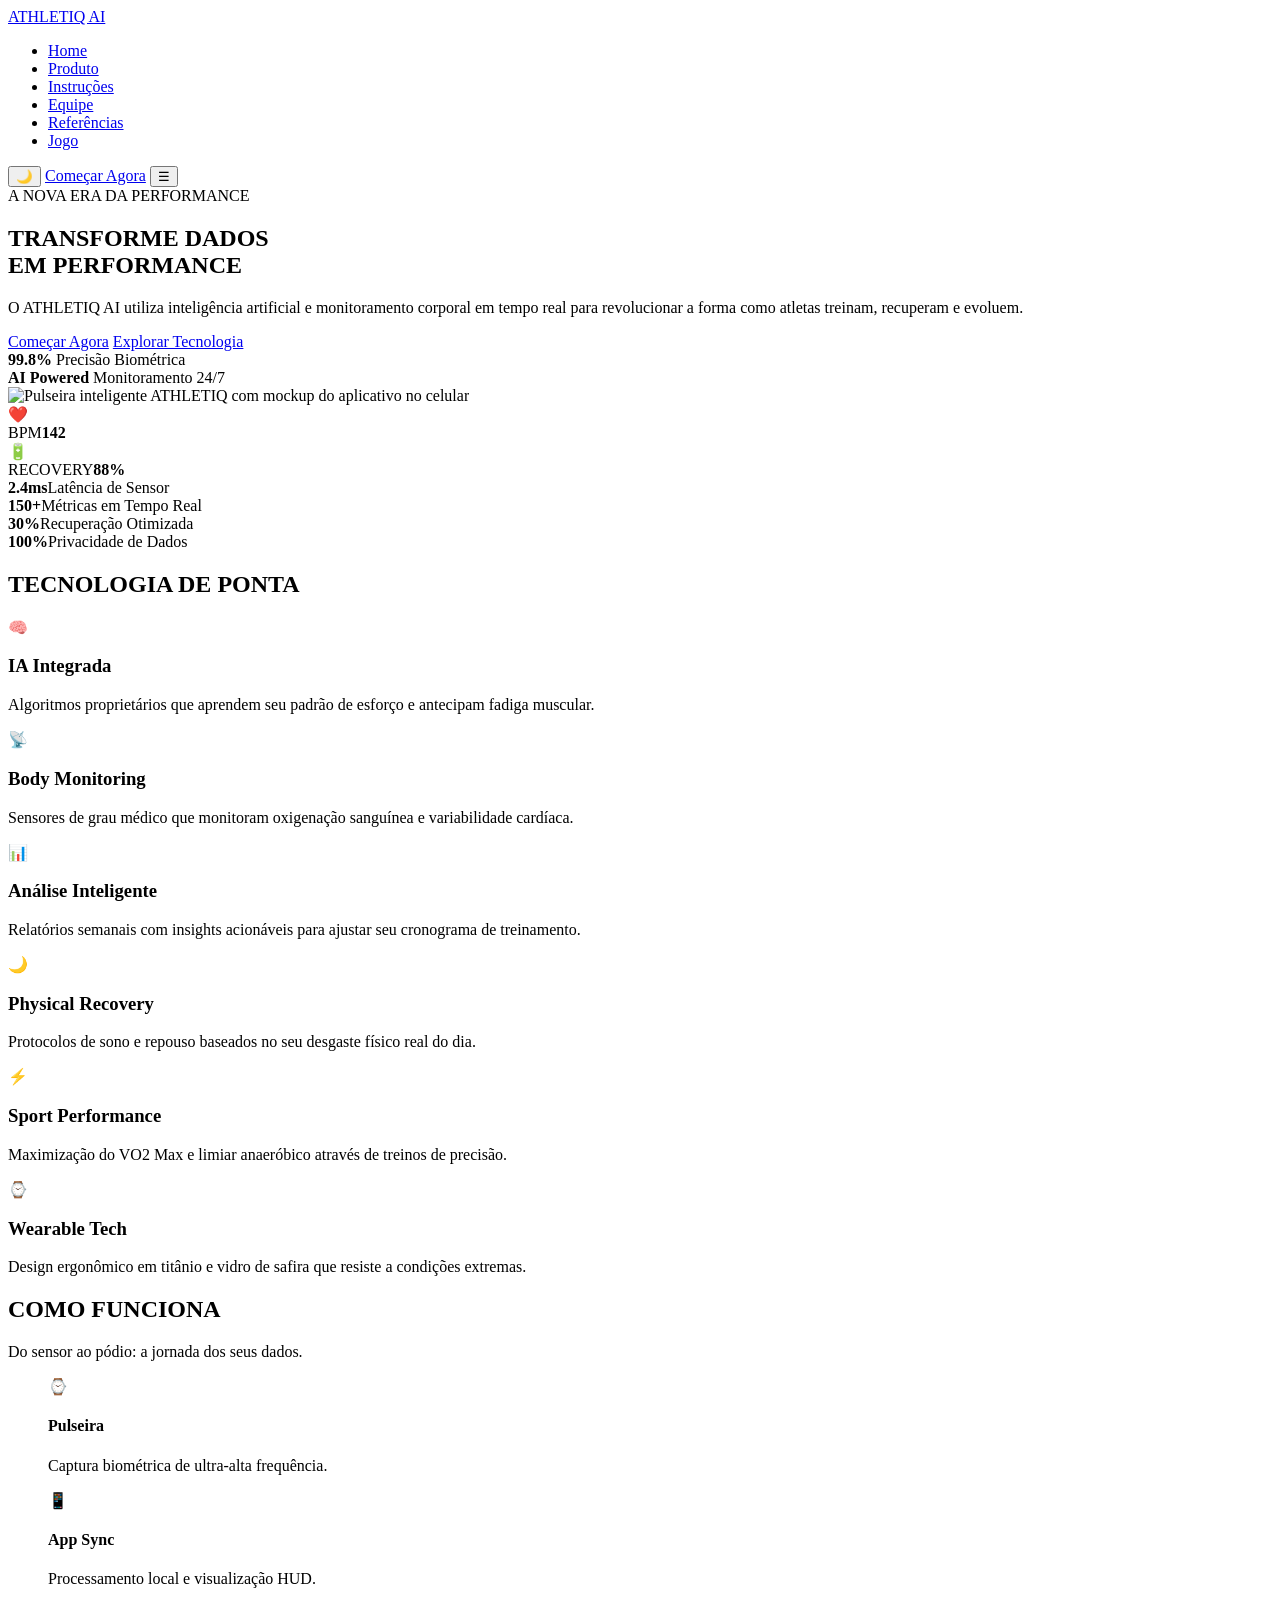
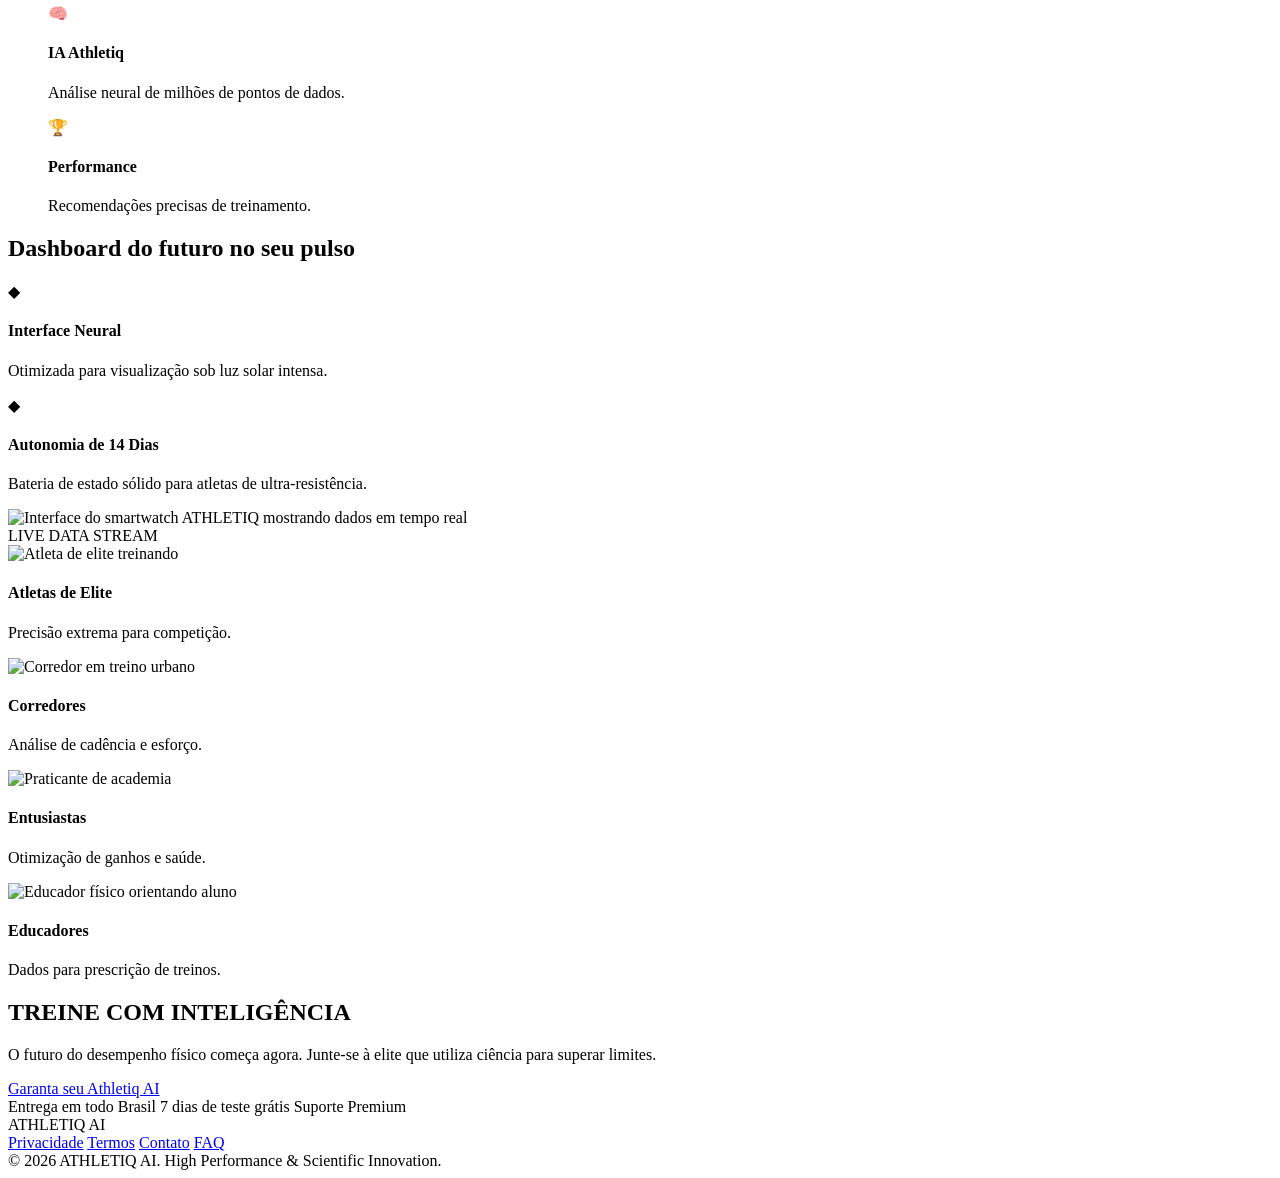
==== index.html @ 0cfad708 "início e finalização da página home" ====
<!DOCTYPE html>
<html lang="pt-BR" data-theme="light">

<head>
    <meta charset="UTF-8">
    <meta name="viewport" content="width=device-width, initial-scale=1.0">
    <title>ATHLETIQ AI — Transforme dados em performance</title>
    <link rel="stylesheet" href="./src/css/style.css">
</head>

<body>

    <header class="site-header">
        <nav class="nav" aria-label="Navegação principal">
            <a href="index.html" class="nav-brand">ATHLETIQ AI</a>
            <ul class="nav-links">
                <li><a href="index.html" class="active">Home</a></li>
                <li><a href="./src/pages/produto.html">Produto</a></li>
                <li><a href="./src/pages/instrucoes.html">Instruções</a></li>
                <li><a href="./src/pages/equipe.html">Equipe</a></li>
                <li><a href="./src/pages/referencias.html">Referências</a></li>
                <li><a href="./src/pages/jogo.html">Jogo</a></li>
            </ul>
            <div class="nav-right">
                <button class="theme-toggle" aria-label="Alternar tema">🌙</button>
                <a href="./src/pages/login.html" id="auth-nav-btn" class="btn btn-primary">Começar Agora</a>
                <button class="nav-mobile-toggle" aria-label="Abrir menu" aria-expanded="false">☰</button>
            </div>
        </nav>
    </header>

    <main>

        <!-- Hero -->
        <section class="hero">
            <div class="hero-grid">
                <div class="hero-copy">
                    <span class="eyebrow-pill"><span class="eyebrow-dot"></span>A NOVA ERA DA PERFORMANCE</span>
                    <h1>TRANSFORME DADOS<br>EM <span>PERFORMANCE</span></h1>
                    <p class="lead">O ATHLETIQ AI utiliza inteligência artificial e monitoramento corporal em tempo real
                        para revolucionar a forma como atletas treinam, recuperam e evoluem.</p>
                    <div class="hero-actions">
                        <a href="./src/pages/login.html" id="hero-comecar-btn" class="btn btn-primary">Começar Agora</a>
                        <a href="./src/pages/produto.html" class="btn btn-outline">Explorar Tecnologia</a>
                    </div>
                    <div class="hero-stats">
                        <div class="hero-stat">
                            <b>99.8%</b>
                            <span>Precisão Biométrica</span>
                        </div>
                        <div class="hero-divider"></div>
                        <div class="hero-stat green">
                            <b>AI Powered</b>
                            <span>Monitoramento 24/7</span>
                        </div>
                    </div>
                </div>
                <div class="hero-visual">
                    <div class="hero-visual-glow"></div>
                    <img src="https://www.figma.com/api/mcp/asset/503a7c88-529d-47de-809d-3ebd7d6bee96.png"
                        alt="Pulseira inteligente ATHLETIQ com mockup do aplicativo no celular">
                    <div class="hud-card hud-top">
                        <span>❤️</span>
                        <div><span>BPM</span><b>142</b></div>
                    </div>
                    <div class="hud-card hud-bottom">
                        <span>🔋</span>
                        <div><span>RECOVERY</span><b class="hud-green">88%</b></div>
                    </div>
                </div>
            </div>
        </section>

        <!-- Statistics -->
        <section class="stats-section">
            <div class="stats-grid">
                <div class="stat"><b>2.4ms</b><span>Latência de Sensor</span>
                    <div class="rule"></div>
                </div>
                <div class="stat"><b>150+</b><span>Métricas em Tempo Real</span>
                    <div class="rule"></div>
                </div>
                <div class="stat"><b>30%</b><span>Recuperação Otimizada</span>
                    <div class="rule"></div>
                </div>
                <div class="stat"><b>100%</b><span>Privacidade de Dados</span>
                    <div class="rule"></div>
                </div>
            </div>
        </section>

        <!-- Tecnologia de Ponta -->
        <section class="section" aria-labelledby="tech-heading">
            <div class="section-head">
                <h2 id="tech-heading">TECNOLOGIA DE PONTA</h2>
                <div class="rule"></div>
            </div>
            <div class="feature-grid">
                <article class="feature-card">
                    <div class="feature-icon">🧠</div>
                    <h3>IA Integrada</h3>
                    <p>Algoritmos proprietários que aprendem seu padrão de esforço e antecipam fadiga muscular.</p>
                </article>
                <article class="feature-card">
                    <div class="feature-icon">📡</div>
                    <h3>Body Monitoring</h3>
                    <p>Sensores de grau médico que monitoram oxigenação sanguínea e variabilidade cardíaca.</p>
                </article>
                <article class="feature-card">
                    <div class="feature-icon">📊</div>
                    <h3>Análise Inteligente</h3>
                    <p>Relatórios semanais com insights acionáveis para ajustar seu cronograma de treinamento.</p>
                </article>
                <article class="feature-card">
                    <div class="feature-icon">🌙</div>
                    <h3>Physical Recovery</h3>
                    <p>Protocolos de sono e repouso baseados no seu desgaste físico real do dia.</p>
                </article>
                <article class="feature-card">
                    <div class="feature-icon">⚡</div>
                    <h3>Sport Performance</h3>
                    <p>Maximização do VO2 Max e limiar anaeróbico através de treinos de precisão.</p>
                </article>
                <article class="feature-card">
                    <div class="feature-icon">⌚</div>
                    <h3>Wearable Tech</h3>
                    <p>Design ergonômico em titânio e vidro de safira que resiste a condições extremas.</p>
                </article>
            </div>
        </section>

        <!-- Como funciona -->
        <section class="section section-alt" aria-labelledby="how-heading">
            <div class="section-head">
                <h2 id="how-heading">COMO FUNCIONA</h2>
                <p>Do sensor ao pódio: a jornada dos seus dados.</p>
            </div>
            <ol class="steps" style="list-style:none;">
                <li class="step">
                    <div class="step-icon">⌚</div>
                    <h4>Pulseira</h4>
                    <p>Captura biométrica de ultra-alta frequência.</p>
                </li>
                <li class="step">
                    <div class="step-icon">📱</div>
                    <h4>App Sync</h4>
                    <p>Processamento local e visualização HUD.</p>
                </li>
                <li class="step">
                    <div class="step-icon">🧠</div>
                    <h4>IA Athletiq</h4>
                    <p>Análise neural de milhões de pontos de dados.</p>
                </li>
                <li class="step">
                    <div class="step-icon">🏆</div>
                    <h4>Performance</h4>
                    <p>Recomendações precisas de treinamento.</p>
                </li>
            </ol>
        </section>

        <!-- Dashboard mockup -->
        <section class="section" aria-labelledby="dash-heading">
            <div class="dashboard-panel">
                <div>
                    <h2 id="dash-heading">Dashboard do futuro no seu pulso</h2>
                    <div class="dash-point">
                        <span class="dot">◆</span>
                        <div>
                            <h4>Interface Neural</h4>
                            <p>Otimizada para visualização sob luz solar intensa.</p>
                        </div>
                    </div>
                    <div class="dash-point">
                        <span class="dot">◆</span>
                        <div>
                            <h4>Autonomia de 14 Dias</h4>
                            <p>Bateria de estado sólido para atletas de ultra-resistência.</p>
                        </div>
                    </div>
                </div>
                <div class="dashboard-visual">
                    <img src="https://www.figma.com/api/mcp/asset/7a7ce171-694f-48fa-8680-16adbc8786df.png"
                        alt="Interface do smartwatch ATHLETIQ mostrando dados em tempo real">
                    <div class="dash-badge"><span class="dot"></span>LIVE DATA STREAM</div>
                </div>
            </div>
        </section>

        <!-- Para quem é -->
        <section class="section section-alt" aria-label="Público-alvo">
            <div class="audience-grid">
                <article class="audience-card">
                    <img src="https://www.figma.com/api/mcp/asset/4558d251-3de6-4fb2-b424-415d2c5e9f70.png"
                        alt="Atleta de elite treinando">
                    <div class="label">
                        <h4>Atletas de Elite</h4>
                        <p>Precisão extrema para competição.</p>
                    </div>
                </article>
                <article class="audience-card">
                    <img src="https://www.figma.com/api/mcp/asset/1d4023ec-d882-43c5-bfb9-90ea29270917.png"
                        alt="Corredor em treino urbano">
                    <div class="label">
                        <h4>Corredores</h4>
                        <p>Análise de cadência e esforço.</p>
                    </div>
                </article>
                <article class="audience-card">
                    <img src="https://www.figma.com/api/mcp/asset/b9179f1c-6ea3-4b00-9998-b5b44f1bbb17.png"
                        alt="Praticante de academia">
                    <div class="label">
                        <h4>Entusiastas</h4>
                        <p>Otimização de ganhos e saúde.</p>
                    </div>
                </article>
                <article class="audience-card">
                    <img src="https://www.figma.com/api/mcp/asset/b95f39c7-9f7a-450c-921d-812caed77b5f.png"
                        alt="Educador físico orientando aluno">
                    <div class="label">
                        <h4>Educadores</h4>
                        <p>Dados para prescrição de treinos.</p>
                    </div>
                </article>
            </div>
        </section>

        <!-- CTA final -->
        <section class="section" id="comecar">
            <div class="final-cta">
                <h2>TREINE COM INTELIGÊNCIA</h2>
                <p>O futuro do desempenho físico começa agora. Junte-se à elite que utiliza ciência para superar
                    limites.</p>
                <a href="./src/pages/produto.html" class="btn btn-primary">Garanta seu Athletiq AI</a>
                <div class="final-cta-tags">
                    <span>Entrega em todo Brasil</span>
                    <span>7 dias de teste grátis</span>
                    <span>Suporte Premium</span>
                </div>
            </div>
        </section>

    </main>

    <footer class="site-footer">
        <div class="footer-inner">
            <span class="footer-brand">ATHLETIQ AI</span>
            <nav class="footer-links" aria-label="Links do rodapé">
                <a href="#">Privacidade</a>
                <a href="#">Termos</a>
                <a href="#">Contato</a>
                <a href="#">FAQ</a>
            </nav>
            <span class="footer-copy">© 2026 ATHLETIQ AI. High Performance &amp; Scientific Innovation.</span>
        </div>
    </footer>

    <script src="./src/js/script.js"></script>
</body>

</html>
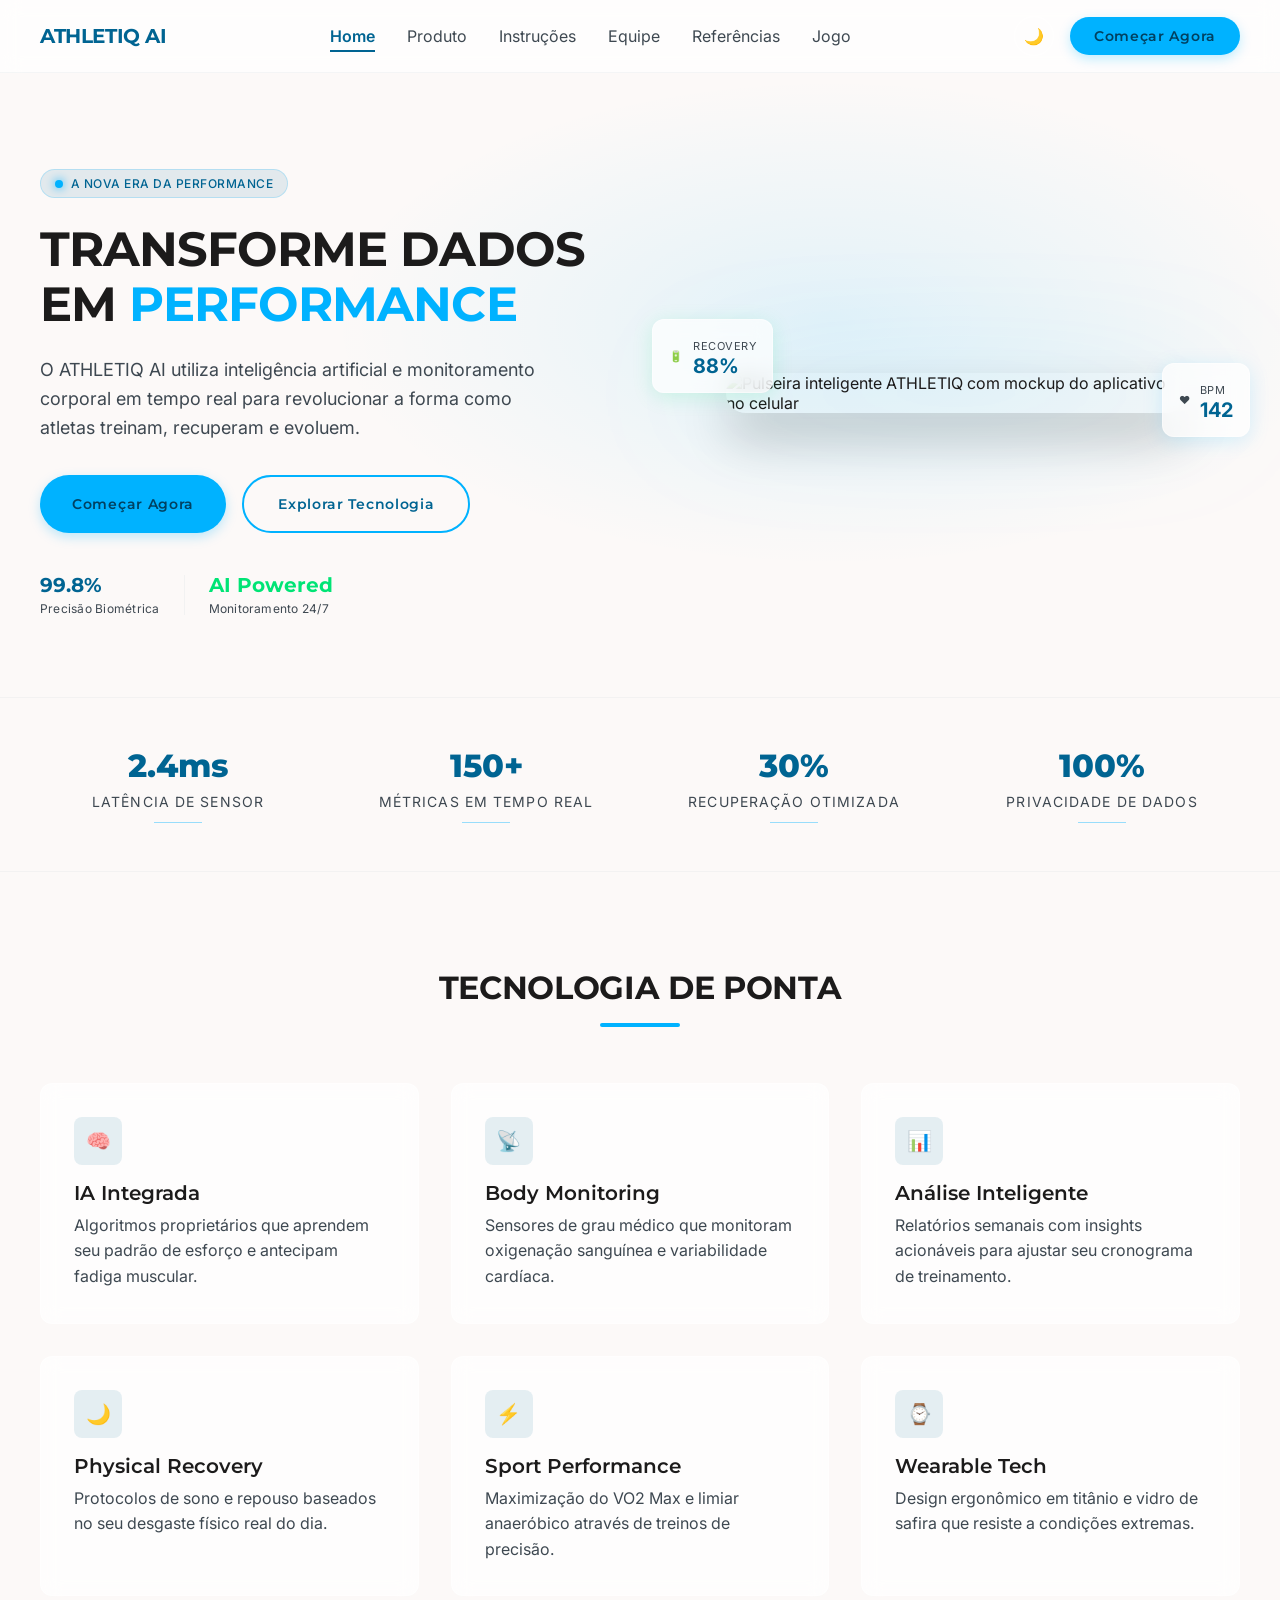
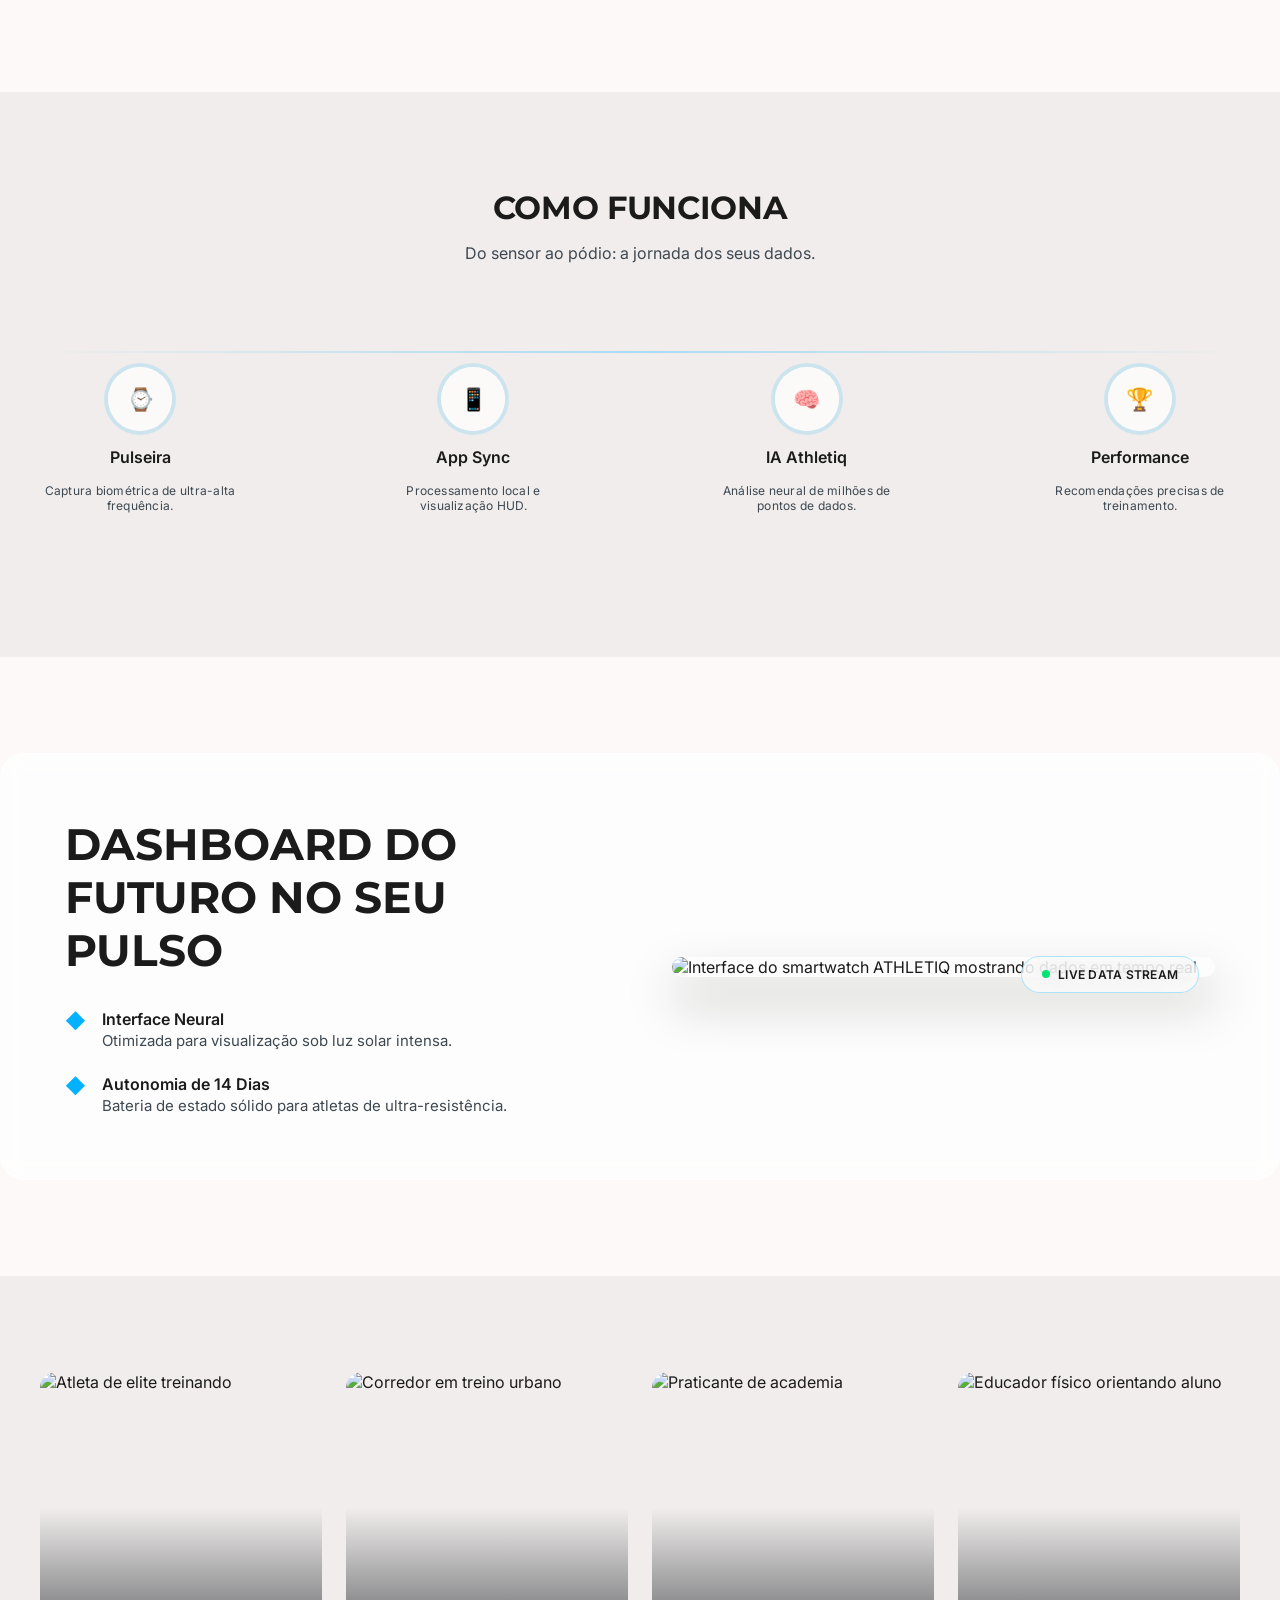
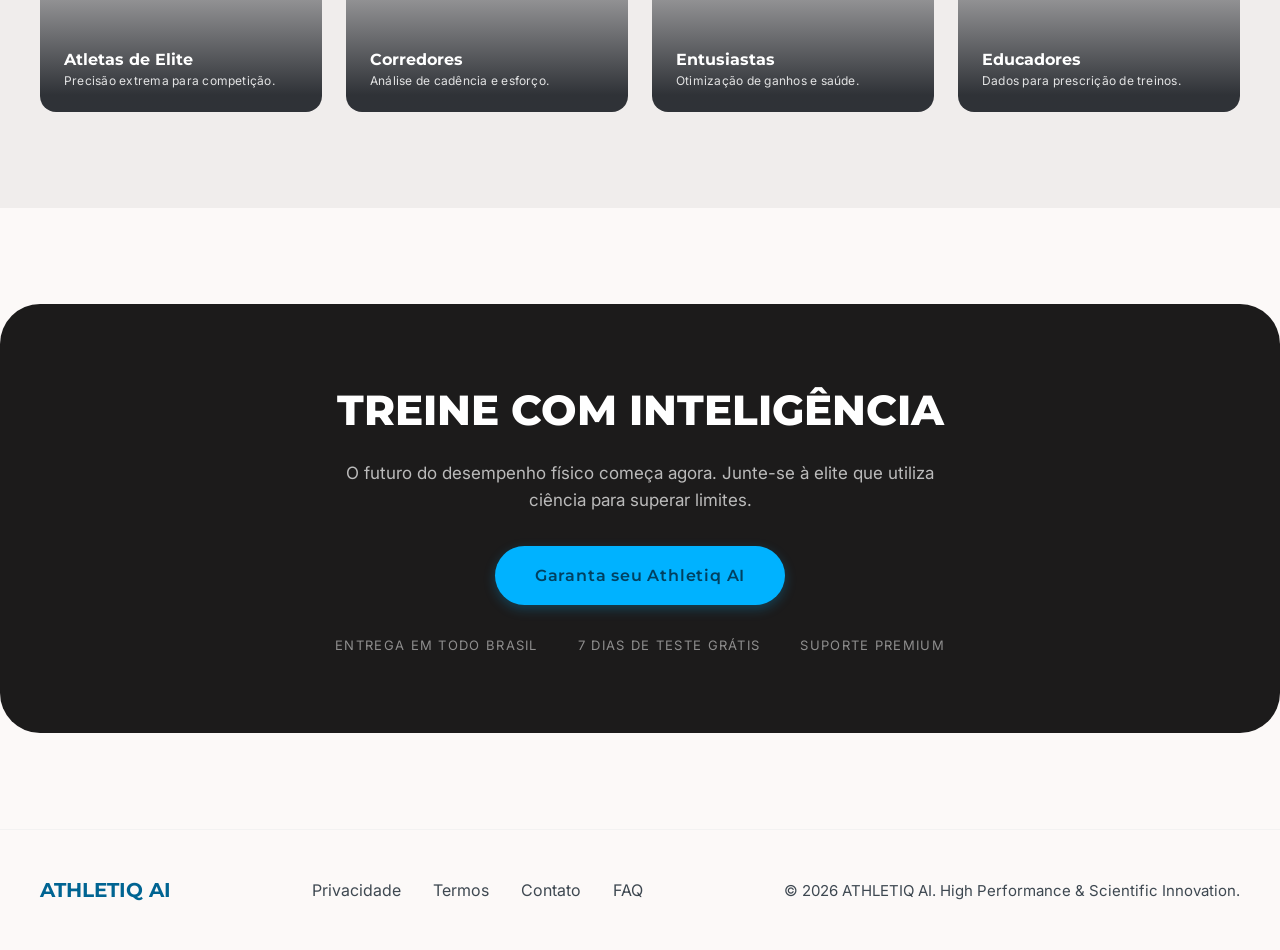
==== commit f8d90f15: "atualizando imagens e rotas" ====
--- a/index.html
+++ b/index.html
@@ -57,7 +57,7 @@
                 </div>
                 <div class="hero-visual">
                     <div class="hero-visual-glow"></div>
-                    <img src="https://www.figma.com/api/mcp/asset/503a7c88-529d-47de-809d-3ebd7d6bee96.png"
+                    <img src="./src/img/home/1.png"
                         alt="Pulseira inteligente ATHLETIQ com mockup do aplicativo no celular">
                     <div class="hud-card hud-top">
                         <span>❤️</span>
@@ -180,7 +180,7 @@
                     </div>
                 </div>
                 <div class="dashboard-visual">
-                    <img src="https://www.figma.com/api/mcp/asset/7a7ce171-694f-48fa-8680-16adbc8786df.png"
+                    <img src="./src/img/home/2.png"
                         alt="Interface do smartwatch ATHLETIQ mostrando dados em tempo real">
                     <div class="dash-badge"><span class="dot"></span>LIVE DATA STREAM</div>
                 </div>
@@ -191,7 +191,7 @@
         <section class="section section-alt" aria-label="Público-alvo">
             <div class="audience-grid">
                 <article class="audience-card">
-                    <img src="https://www.figma.com/api/mcp/asset/4558d251-3de6-4fb2-b424-415d2c5e9f70.png"
+                    <img src="./src/img/home/3.png"
                         alt="Atleta de elite treinando">
                     <div class="label">
                         <h4>Atletas de Elite</h4>
@@ -199,7 +199,7 @@
                     </div>
                 </article>
                 <article class="audience-card">
-                    <img src="https://www.figma.com/api/mcp/asset/1d4023ec-d882-43c5-bfb9-90ea29270917.png"
+                    <img src="./src/img/home/4.png"
                         alt="Corredor em treino urbano">
                     <div class="label">
                         <h4>Corredores</h4>
@@ -207,7 +207,7 @@
                     </div>
                 </article>
                 <article class="audience-card">
-                    <img src="https://www.figma.com/api/mcp/asset/b9179f1c-6ea3-4b00-9998-b5b44f1bbb17.png"
+                    <img src="./src/img/home/5.png"
                         alt="Praticante de academia">
                     <div class="label">
                         <h4>Entusiastas</h4>
@@ -215,7 +215,7 @@
                     </div>
                 </article>
                 <article class="audience-card">
-                    <img src="https://www.figma.com/api/mcp/asset/b95f39c7-9f7a-450c-921d-812caed77b5f.png"
+                    <img src="./src/img/home/6.png"
                         alt="Educador físico orientando aluno">
                     <div class="label">
                         <h4>Educadores</h4>
--- a/src/css/style.css
+++ b/src/css/style.css
@@ -0,0 +1,4259 @@
+/* ==========================================================================
+   ATHLETIQ AI — design tokens extraídos do Figma (Home - Desktop, Modo Claro/Escuro)
+   ========================================================================== */
+
+@import url('https://fonts.googleapis.com/css2?family=Montserrat:wght@600;700;800&family=Poppins:wght@400;600;700&family=Inter:wght@400;500;600&display=swap');
+
+:root {
+    /* claro (default) */
+    --bg: #fcf9f8;
+    --bg-alt: #f0edec;
+    --bg-card: rgba(255, 255, 255, 0.7);
+    --border-card: rgba(255, 255, 255, 0.4);
+    --border-hair: rgba(189, 200, 210, 0.15);
+    --text-primary: #1c1b1b;
+    --text-secondary: #3e4851;
+    --brand: #006492;
+    --accent: #00b2ff;
+    --accent-green: #00e475;
+    --cta-bg: #1c1b1b;
+    --header-bg: rgba(255, 255, 255, 0.7);
+    --icon-bg: rgba(0, 100, 146, 0.1);
+    --btn-text: #004161;
+
+    --font-display: 'Montserrat', sans-serif;
+    --font-body: 'Inter', sans-serif;
+    --radius: 12px;
+    --max-w: 1280px;
+}
+
+[data-theme="dark"] {
+    --bg: #0d1117;
+    --bg-alt: #161b22;
+    --bg-card: rgba(22, 27, 34, 0.6);
+    --border-card: rgba(255, 255, 255, 0.08);
+    --border-hair: rgba(255, 255, 255, 0.05);
+    --text-primary: #f5f5f5;
+    --text-secondary: #bdc8d2;
+    --brand: #00b2ff;
+    --accent: #00b2ff;
+    --accent-green: #00ff9d;
+    --cta-bg: #161b22;
+    --header-bg: rgba(13, 17, 23, 0.8);
+    --icon-bg: rgba(0, 178, 255, 0.1);
+    --btn-text: #001e2f;
+}
+
+* {
+    margin: 0;
+    padding: 0;
+    box-sizing: border-box;
+}
+
+html {
+    scroll-behavior: smooth;
+}
+
+body {
+    background: var(--bg);
+    color: var(--text-primary);
+    font-family: var(--font-body);
+    transition: background .3s ease, color .3s ease;
+}
+
+a {
+    color: inherit;
+    text-decoration: none;
+}
+
+img {
+    max-width: 100%;
+    display: block;
+}
+
+button {
+    font-family: inherit;
+    cursor: pointer;
+    border: none;
+    background: none;
+}
+
+.wrap {
+    max-width: var(--max-w);
+    margin: 0 auto;
+    padding: 0 40px;
+}
+
+a:focus-visible,
+button:focus-visible {
+    outline: 2px solid var(--accent);
+    outline-offset: 3px;
+}
+
+/* ---------- Header / Nav ---------- */
+.site-header {
+    position: sticky;
+    top: 0;
+    z-index: 100;
+    background: var(--header-bg);
+    backdrop-filter: blur(10px);
+    border-bottom: 1px solid var(--border-hair);
+}
+
+.nav {
+    display: flex;
+    align-items: center;
+    justify-content: space-between;
+    padding: 16px 40px;
+    max-width: var(--max-w);
+    margin: 0 auto;
+}
+
+.nav-brand {
+    font-family: var(--font-display);
+    font-weight: 700;
+    font-size: 20px;
+    color: var(--brand);
+    letter-spacing: -0.02em;
+}
+
+.nav-links {
+    display: flex;
+    list-style: none;
+    gap: 32px;
+    align-items: center;
+}
+
+.nav-links a {
+    font-size: 16px;
+    color: var(--text-secondary);
+    padding-bottom: 4px;
+    transition: color .2s ease;
+}
+
+.nav-links a:hover {
+    color: var(--accent);
+}
+
+.nav-links a.active {
+    color: var(--brand);
+    font-weight: 600;
+    border-bottom: 2px solid var(--brand);
+}
+
+.nav-right {
+    display: flex;
+    align-items: center;
+    gap: 16px;
+}
+
+.theme-toggle {
+    width: 40px;
+    height: 40px;
+    display: flex;
+    align-items: center;
+    justify-content: center;
+    border-radius: 9999px;
+    border: 1px solid var(--border-card);
+    font-size: 16px;
+}
+
+.btn {
+    display: inline-flex;
+    align-items: center;
+    justify-content: center;
+    font-family: var(--font-display);
+    font-weight: 600;
+    font-size: 14px;
+    letter-spacing: 0.05em;
+    border-radius: 9999px;
+    padding: 10px 24px;
+    transition: transform .2s ease, box-shadow .2s ease;
+}
+
+.btn-primary {
+    background: var(--accent);
+    color: var(--btn-text);
+    box-shadow: 0 4px 12px rgba(0, 178, 255, 0.25);
+}
+
+.btn-primary:hover {
+    transform: translateY(-1px);
+}
+
+.btn-outline {
+    border: 2px solid var(--accent);
+    color: var(--brand);
+    padding: 8px 22px;
+}
+
+.nav-mobile-toggle {
+    display: none;
+    font-size: 24px;
+}
+
+/* ---------- Hero ---------- */
+.hero {
+    position: relative;
+    padding: 96px 0 80px;
+    overflow: hidden;
+    background: radial-gradient(ellipse 60% 60% at 65% 40%, rgba(0, 178, 255, 0.10), transparent 65%);
+}
+
+.hero-grid {
+    max-width: var(--max-w);
+    margin: 0 auto;
+    padding: 0 40px;
+    display: grid;
+    grid-template-columns: 1fr 1fr;
+    gap: 64px;
+    align-items: center;
+}
+
+.eyebrow-pill {
+    display: inline-flex;
+    align-items: center;
+    gap: 8px;
+    background: var(--icon-bg);
+    border: 1px solid rgba(0, 178, 255, 0.2);
+    border-radius: 9999px;
+    padding: 6px 14px;
+    font-size: 12px;
+    font-weight: 500;
+    letter-spacing: 0.04em;
+    color: var(--brand);
+    margin-bottom: 24px;
+}
+
+.eyebrow-dot {
+    width: 8px;
+    height: 8px;
+    border-radius: 50%;
+    background: var(--accent);
+    box-shadow: 0 0 10px var(--accent);
+}
+
+.hero h1 {
+    font-family: var(--font-display);
+    font-weight: 700;
+    font-size: clamp(34px, 4.2vw, 48px);
+    line-height: 1.15;
+    letter-spacing: -0.02em;
+    margin-bottom: 24px;
+}
+
+.hero h1 span {
+    color: var(--accent);
+}
+
+.hero p.lead {
+    font-size: 18px;
+    line-height: 1.6;
+    color: var(--text-secondary);
+    max-width: 520px;
+    margin-bottom: 32px;
+}
+
+.hero-actions {
+    display: flex;
+    gap: 16px;
+    margin-bottom: 32px;
+    flex-wrap: wrap;
+}
+
+.hero-actions .btn-primary {
+    padding: 18px 32px;
+    font-size: 14px;
+}
+
+.hero-actions .btn-outline {
+    padding: 18px 34px;
+    font-size: 14px;
+}
+
+.hero-stats {
+    display: flex;
+    align-items: center;
+    gap: 24px;
+    padding-top: 8px;
+}
+
+.hero-stat b {
+    display: block;
+    font-family: var(--font-display);
+    font-size: 20px;
+    font-weight: 700;
+    color: var(--brand);
+}
+
+.hero-stat.green b {
+    color: var(--accent-green);
+}
+
+.hero-stat span {
+    font-size: 12px;
+    color: var(--text-secondary);
+    letter-spacing: 0.02em;
+}
+
+.hero-divider {
+    width: 1px;
+    height: 40px;
+    background: var(--border-hair);
+}
+
+.hero-visual {
+    position: relative;
+    display: flex;
+    align-items: center;
+    justify-content: center;
+}
+
+.hero-visual-glow {
+    position: absolute;
+    inset: 0;
+    background: rgba(0, 178, 255, 0.15);
+    filter: blur(60px);
+    border-radius: 50%;
+}
+
+.hero-visual img {
+    position: relative;
+    width: 100%;
+    max-width: 460px;
+    border-radius: 24px;
+    box-shadow: 0 25px 50px rgba(0, 0, 0, 0.2);
+}
+
+.hud-card {
+    position: absolute;
+    display: flex;
+    align-items: center;
+    gap: 10px;
+    background: var(--bg-card);
+    border: 1px solid var(--border-card);
+    backdrop-filter: blur(10px);
+    border-radius: 12px;
+    padding: 14px 16px;
+    box-shadow: 0 4px 20px rgba(0, 178, 255, 0.15);
+}
+
+.hud-card.hud-top {
+    top: -10px;
+    right: -10px;
+}
+
+.hud-card.hud-bottom {
+    bottom: 20px;
+    left: -20px;
+    box-shadow: 0 4px 20px rgba(0, 230, 118, 0.15);
+}
+
+.hud-card b {
+    display: block;
+    font-size: 20px;
+    color: var(--brand);
+    line-height: 1.2;
+}
+
+.hud-card .hud-green b {
+    color: var(--accent-green);
+}
+
+.hud-card span {
+    font-size: 11px;
+    color: var(--text-secondary);
+    text-transform: uppercase;
+    letter-spacing: 0.04em;
+}
+
+/* ---------- Statistics ---------- */
+.stats-section {
+    border-top: 1px solid var(--border-hair);
+    border-bottom: 1px solid var(--border-hair);
+    padding: 48px 0;
+}
+
+.stats-grid {
+    max-width: var(--max-w);
+    margin: 0 auto;
+    padding: 0 40px;
+    display: grid;
+    grid-template-columns: repeat(4, 1fr);
+    gap: 32px;
+    text-align: center;
+}
+
+.stat b {
+    display: block;
+    font-family: var(--font-display);
+    font-weight: 800;
+    font-size: 32px;
+    color: var(--brand);
+    margin-bottom: 8px;
+}
+
+.stat span {
+    display: block;
+    font-size: 14px;
+    color: var(--text-secondary);
+    text-transform: uppercase;
+    letter-spacing: 0.08em;
+    margin-bottom: 12px;
+}
+
+.stat .rule {
+    width: 48px;
+    height: 1px;
+    background: var(--accent);
+    opacity: 0.4;
+    margin: 0 auto;
+}
+
+/* ---------- Section shell ---------- */
+.section {
+    padding: 96px 0;
+}
+
+.section-alt {
+    background: var(--bg-alt);
+}
+
+.section-head {
+    text-align: center;
+    margin-bottom: 56px;
+}
+
+.section-head h2 {
+    font-family: var(--font-display);
+    font-weight: 700;
+    font-size: clamp(26px, 3vw, 32px);
+    letter-spacing: -0.01em;
+    margin-bottom: 16px;
+}
+
+.section-head .rule {
+    width: 80px;
+    height: 4px;
+    background: var(--accent);
+    border-radius: 9999px;
+    margin: 0 auto;
+}
+
+.section-head p {
+    color: var(--text-secondary);
+    font-size: 16px;
+    margin-top: 16px;
+}
+
+/* ---------- Feature cards (Tecnologia de Ponta) ---------- */
+.feature-grid {
+    max-width: var(--max-w);
+    margin: 0 auto;
+    padding: 0 40px;
+    display: grid;
+    grid-template-columns: repeat(3, 1fr);
+    gap: 32px;
+}
+
+.feature-card {
+    background: var(--bg-card);
+    border: 1px solid var(--border-card);
+    backdrop-filter: blur(10px);
+    border-radius: var(--radius);
+    padding: 33px;
+}
+
+.feature-icon {
+    width: 48px;
+    height: 48px;
+    background: var(--icon-bg);
+    border-radius: 8px;
+    display: flex;
+    align-items: center;
+    justify-content: center;
+    font-size: 20px;
+    margin-bottom: 16px;
+}
+
+.feature-card h3 {
+    font-family: var(--font-display);
+    font-weight: 600;
+    font-size: 20px;
+    margin-bottom: 8px;
+}
+
+.feature-card p {
+    color: var(--text-secondary);
+    font-size: 16px;
+    line-height: 1.6;
+}
+
+/* ---------- How it works ---------- */
+.steps {
+    max-width: var(--max-w);
+    margin: 0 auto;
+    padding: 48px 40px;
+    display: flex;
+    align-items: flex-start;
+    justify-content: space-between;
+    gap: 16px;
+    position: relative;
+    flex-wrap: wrap;
+}
+
+.steps::before {
+    content: '';
+    position: absolute;
+    top: 32px;
+    left: 40px;
+    right: 40px;
+    height: 2px;
+    background: linear-gradient(90deg, transparent, var(--accent), transparent);
+    opacity: 0.3;
+    z-index: 0;
+}
+
+.step {
+    position: relative;
+    z-index: 1;
+    display: flex;
+    flex-direction: column;
+    align-items: center;
+    gap: 16px;
+    max-width: 200px;
+    text-align: center;
+}
+
+.step-icon {
+    width: 64px;
+    height: 64px;
+    border-radius: 50%;
+    background: var(--bg-card);
+    border: 1px solid var(--border-card);
+    backdrop-filter: blur(10px);
+    box-shadow: 0 0 0 4px rgba(0, 178, 255, 0.15);
+    display: flex;
+    align-items: center;
+    justify-content: center;
+    font-size: 22px;
+}
+
+.step h4 {
+    font-family: var(--font-body);
+    font-weight: 600;
+    font-size: 16px;
+}
+
+.step p {
+    font-size: 12px;
+    color: var(--text-secondary);
+    letter-spacing: 0.02em;
+}
+
+/* ---------- Dashboard mockup section ---------- */
+.dashboard-panel {
+    max-width: var(--max-w);
+    margin: 0 auto;
+    background: var(--bg-card);
+    border: 1px solid var(--border-card);
+    backdrop-filter: blur(10px);
+    border-radius: 24px;
+    padding: 64px;
+    display: grid;
+    grid-template-columns: 1fr 1fr;
+    gap: 64px;
+    align-items: center;
+}
+
+.dashboard-panel h2 {
+    font-family: var(--font-display);
+    font-weight: 700;
+    font-size: clamp(28px, 3.5vw, 44px);
+    line-height: 1.2;
+    margin-bottom: 32px;
+    text-transform: uppercase;
+}
+
+.dash-point {
+    display: flex;
+    gap: 16px;
+    margin-bottom: 24px;
+}
+
+.dash-point:last-child {
+    margin-bottom: 0;
+}
+
+.dash-point .dot {
+    font-size: 20px;
+    color: var(--accent);
+}
+
+.dash-point h4 {
+    font-size: 16px;
+    font-weight: 600;
+    margin-bottom: 2px;
+}
+
+.dash-point p {
+    font-size: 15px;
+    color: var(--text-secondary);
+}
+
+.dashboard-visual {
+    position: relative;
+}
+
+.dashboard-visual img {
+    border-radius: 24px;
+    box-shadow: 0 25px 50px rgba(0, 0, 0, 0.25);
+}
+
+.dash-badge {
+    position: absolute;
+    bottom: -16px;
+    right: 16px;
+    display: flex;
+    align-items: center;
+    gap: 8px;
+    background: var(--bg-card);
+    border: 1px solid rgba(0, 178, 255, 0.3);
+    backdrop-filter: blur(10px);
+    border-radius: 9999px;
+    padding: 10px 20px;
+    font-size: 12px;
+    font-weight: 600;
+    letter-spacing: 0.02em;
+}
+
+.dash-badge .dot {
+    width: 8px;
+    height: 8px;
+    border-radius: 50%;
+    background: var(--accent-green);
+}
+
+/* ---------- Target audience ---------- */
+.audience-grid {
+    max-width: var(--max-w);
+    margin: 0 auto;
+    padding: 0 40px;
+    display: grid;
+    grid-template-columns: repeat(4, 1fr);
+    gap: 24px;
+}
+
+.audience-card {
+    position: relative;
+    height: 340px;
+    border-radius: 16px;
+    overflow: hidden;
+    display: flex;
+    align-items: flex-end;
+}
+
+.audience-card img {
+    position: absolute;
+    inset: 0;
+    width: 100%;
+    height: 100%;
+    object-fit: cover;
+}
+
+.audience-card::after {
+    content: '';
+    position: absolute;
+    inset: 0;
+    background: linear-gradient(to top, #0d1117 5%, transparent 60%);
+    opacity: 0.85;
+}
+
+.audience-card .label {
+    position: relative;
+    z-index: 1;
+    padding: 24px;
+    color: #fff;
+}
+
+.audience-card .label h4 {
+    font-family: var(--font-display);
+    font-weight: 700;
+    font-size: 16px;
+    margin-bottom: 4px;
+}
+
+.audience-card .label p {
+    font-size: 12px;
+    opacity: 0.85;
+    letter-spacing: 0.02em;
+}
+
+/* ---------- Final CTA ---------- */
+.final-cta {
+    max-width: var(--max-w);
+    margin: 0 auto;
+    background: var(--cta-bg);
+    border-radius: 40px;
+    padding: 80px 40px;
+    text-align: center;
+    position: relative;
+    overflow: hidden;
+    color: #fff;
+}
+
+.final-cta h2 {
+    font-family: var(--font-display);
+    font-weight: 800;
+    font-size: clamp(28px, 4vw, 42px);
+    margin-bottom: 24px;
+    text-transform: uppercase;
+}
+
+.final-cta p {
+    color: rgba(255, 255, 255, 0.7);
+    font-size: 17px;
+    max-width: 620px;
+    margin: 0 auto 32px;
+    line-height: 1.6;
+}
+
+.final-cta .btn-primary {
+    padding: 20px 40px;
+    font-size: 16px;
+}
+
+.final-cta-tags {
+    display: flex;
+    justify-content: center;
+    gap: 40px;
+    flex-wrap: wrap;
+    margin-top: 32px;
+}
+
+.final-cta-tags span {
+    font-size: 13px;
+    letter-spacing: 0.1em;
+    text-transform: uppercase;
+    color: rgba(255, 255, 255, 0.5);
+}
+
+/* ---------- Footer ---------- */
+.site-footer {
+    border-top: 1px solid var(--border-hair);
+    padding: 48px 0;
+}
+
+.footer-inner {
+    max-width: var(--max-w);
+    margin: 0 auto;
+    padding: 0 40px;
+    display: flex;
+    align-items: center;
+    justify-content: space-between;
+    flex-wrap: wrap;
+    gap: 24px;
+}
+
+.footer-brand {
+    font-family: var(--font-display);
+    font-weight: 700;
+    font-size: 20px;
+    color: var(--brand);
+}
+
+.footer-links {
+    display: flex;
+    gap: 32px;
+    flex-wrap: wrap;
+}
+
+.footer-links a {
+    color: var(--text-secondary);
+    font-size: 16px;
+}
+
+.footer-copy {
+    color: var(--text-secondary);
+    font-size: 15px;
+}
+
+/* ---------- Responsive (segue reflow do frame Mobile do Figma: nav vira menu, grids empilham) ---------- */
+@media (max-width: 960px) {
+    .nav {
+        position: relative;
+        flex-wrap: wrap;
+    }
+
+    .nav-links {
+        display: none;
+    }
+
+    .nav-links.open {
+        display: flex;
+        flex-direction: column;
+        align-items: flex-start;
+        gap: 16px;
+        position: absolute;
+        top: 100%;
+        left: 0;
+        right: 0;
+        padding: 24px 40px;
+        background: var(--bg);
+        backdrop-filter: blur(10px);
+        border-bottom: 1px solid var(--border-hair);
+        box-shadow: 0 12px 24px rgba(0, 0, 0, 0.08);
+        z-index: 50;
+    }
+
+    .nav-mobile-toggle {
+        display: block;
+    }
+
+    .hero-grid {
+        grid-template-columns: 1fr;
+    }
+
+    .hero-visual {
+        order: -1;
+        margin-bottom: 24px;
+    }
+
+    .feature-grid {
+        grid-template-columns: repeat(2, 1fr);
+    }
+
+    .stats-grid {
+        grid-template-columns: repeat(2, 1fr);
+        gap: 32px 16px;
+    }
+
+    .dashboard-panel {
+        grid-template-columns: 1fr;
+        padding: 40px 24px;
+    }
+
+    .audience-grid {
+        grid-template-columns: repeat(2, 1fr);
+    }
+
+    .steps {
+        flex-direction: column;
+        align-items: center;
+    }
+
+    .steps::before {
+        display: none;
+    }
+}
+
+@media (max-width: 600px) {
+
+    .wrap,
+    .nav,
+    .hero-grid,
+    .stats-grid,
+    .feature-grid,
+    .audience-grid,
+    .steps,
+    .footer-inner {
+        padding-left: 20px;
+        padding-right: 20px;
+    }
+
+    .stats-grid,
+    .feature-grid,
+    .audience-grid {
+        grid-template-columns: 1fr;
+    }
+
+    .hero-actions {
+        flex-direction: column;
+    }
+
+    .hero-actions .btn {
+        width: 100%;
+    }
+
+    .final-cta {
+        padding: 56px 24px;
+        border-radius: 24px;
+    }
+
+    .dashboard-panel {
+        border-radius: 16px;
+    }
+}
+
+/* ==========================================================================
+   Componentes reutilizáveis — Produto e demais páginas internas
+   ========================================================================== */
+
+.font-poppins {
+    font-family: 'Poppins', sans-serif;
+}
+
+.page-hero {
+    padding: 96px 0 64px;
+    background: var(--bg);
+}
+
+.page-hero-grid {
+    max-width: var(--max-w);
+    margin: 0 auto;
+    padding: 0 40px;
+    display: grid;
+    grid-template-columns: 1fr 1fr;
+    gap: 48px;
+    align-items: center;
+}
+
+.eyebrow-tag {
+    display: inline-block;
+    background: var(--icon-bg);
+    color: var(--brand);
+    font-size: 12px;
+    font-weight: 600;
+    letter-spacing: 0.1em;
+    text-transform: uppercase;
+    padding: 4px 16px;
+    border-radius: 9999px;
+    margin-bottom: 24px;
+}
+
+.page-hero h1 {
+    font-family: 'Poppins', sans-serif;
+    font-weight: 700;
+    font-size: clamp(32px, 4vw, 48px);
+    line-height: 1.2;
+    letter-spacing: -0.02em;
+    margin-bottom: 24px;
+}
+
+.page-hero h1 span {
+    color: var(--brand);
+}
+
+.page-hero-media {
+    background: var(--bg-card);
+    border: 1px solid var(--border-card);
+    backdrop-filter: blur(10px);
+    border-radius: 24px;
+    padding: 32px;
+    box-shadow: 0 4px 20px rgba(0, 178, 255, 0.15);
+}
+
+.page-hero-media img {
+    border-radius: 16px;
+    width: 100%;
+}
+
+/* Numbered spec cards */
+.spec-grid {
+    max-width: var(--max-w);
+    margin: 0 auto;
+    padding: 0 40px;
+    display: grid;
+    grid-template-columns: repeat(3, 1fr);
+    gap: 32px;
+}
+
+.spec-card {
+    position: relative;
+    background: var(--bg-card);
+    border: 1px solid var(--border-card);
+    backdrop-filter: blur(10px);
+    border-radius: var(--radius);
+    padding: 33px;
+}
+
+.spec-card .spec-index {
+    position: absolute;
+    top: 16px;
+    right: 24px;
+    font-size: 36px;
+    font-weight: 600;
+    color: var(--text-secondary);
+    opacity: 0.2;
+}
+
+.spec-icon {
+    width: 64px;
+    height: 64px;
+    border-radius: 8px;
+    display: flex;
+    align-items: center;
+    justify-content: center;
+    font-size: 26px;
+    margin-bottom: 24px;
+}
+
+.spec-card h3 {
+    font-family: 'Poppins', sans-serif;
+    font-weight: 600;
+    font-size: 20px;
+    margin-bottom: 8px;
+}
+
+.spec-card p {
+    color: var(--text-secondary);
+    font-size: 16px;
+    line-height: 1.6;
+    margin-bottom: 16px;
+}
+
+.spec-foot {
+    display: flex;
+    justify-content: space-between;
+    align-items: baseline;
+    border-top: 1px solid var(--border-hair);
+    padding-top: 17px;
+}
+
+.spec-foot span {
+    font-size: 12px;
+    color: var(--text-secondary);
+    text-transform: uppercase;
+    letter-spacing: 0.02em;
+}
+
+.spec-foot b {
+    font-size: 20px;
+    color: var(--brand);
+    font-weight: 600;
+}
+
+/* Split media result section */
+.split-result {
+    background: var(--bg-alt);
+    padding: 80px 0;
+    border-radius: 15px;
+}
+
+.split-result h2 {
+    text-align: center;
+    font-family: 'Poppins', sans-serif;
+    font-weight: 700;
+    font-size: clamp(28px, 4vw, 44px);
+    margin-bottom: 48px;
+}
+
+.split-result h2 span {
+    color: var(--brand);
+}
+
+.split-grid {
+    max-width: var(--max-w);
+    margin: 0 auto;
+    padding: 0 40px;
+    display: grid;
+    grid-template-columns: 1fr 1fr;
+    gap: 24px;
+}
+
+.split-panel {
+    position: relative;
+    height: 500px;
+    border-radius: 16px;
+    overflow: hidden;
+    display: flex;
+    align-items: flex-end;
+    background: var(--bg-card);
+    border: 1px solid var(--border-card);
+}
+
+.split-panel img {
+    position: absolute;
+    inset: 0;
+    width: 100%;
+    height: 100%;
+    object-fit: cover;
+}
+
+.split-panel::after {
+    content: '';
+    position: absolute;
+    inset: 0;
+    background: linear-gradient(to top, rgba(0, 0, 0, 0.8), transparent 55%);
+}
+
+.split-panel .label {
+    position: relative;
+    z-index: 1;
+    padding: 32px;
+    color: #fff;
+}
+
+.split-panel .label h4 {
+    font-family: 'Poppins', sans-serif;
+    font-weight: 600;
+    font-size: 20px;
+    margin-bottom: 8px;
+}
+
+.split-panel .label p {
+    font-size: 16px;
+    color: rgba(255, 255, 255, 0.75);
+}
+
+/* Differentiator mini cards */
+.mini-grid {
+    max-width: var(--max-w);
+    margin: 0 auto;
+    padding: 48px 40px;
+    display: grid;
+    grid-template-columns: repeat(4, 1fr);
+    gap: 24px;
+}
+
+.mini-card {
+    background: var(--bg-alt);
+    border: 1px solid var(--border-hair);
+    border-radius: var(--radius);
+    padding: 33px;
+    text-align: center;
+}
+
+.mini-icon {
+    width: 48px;
+    height: 48px;
+    border-radius: 50%;
+    display: flex;
+    align-items: center;
+    justify-content: center;
+    font-size: 20px;
+    margin: 0 auto 24px;
+}
+
+.mini-card h5 {
+    font-family: 'Poppins', sans-serif;
+    font-weight: 600;
+    font-size: 16px;
+    margin-bottom: 8px;
+}
+
+.mini-card p {
+    font-size: 12px;
+    color: var(--text-secondary);
+    line-height: 1.5;
+}
+
+/* Value banner */
+.value-banner {
+    background: var(--brand);
+    color: #fff;
+    padding: 96px 40px;
+    position: relative;
+    overflow: hidden;
+}
+
+.value-banner-inner {
+    max-width: var(--max-w);
+    margin: 0 auto;
+    display: flex;
+    justify-content: space-between;
+    align-items: center;
+    gap: 48px;
+    flex-wrap: wrap;
+}
+
+.value-banner h2 {
+    font-family: 'Poppins', sans-serif;
+    font-weight: 700;
+    font-size: clamp(28px, 4vw, 48px);
+    margin-bottom: 16px;
+}
+
+.value-banner p {
+    color: rgba(255, 255, 255, 0.8);
+    font-size: 18px;
+}
+
+.value-card {
+    background: rgba(255, 255, 255, 0.1);
+    border: 1px solid rgba(255, 255, 255, 0.2);
+    backdrop-filter: blur(10px);
+    border-radius: 24px;
+    padding: 48px;
+    text-align: center;
+    min-width: 300px;
+}
+
+.value-card .tag {
+    font-size: 12px;
+    letter-spacing: 0.2em;
+    text-transform: uppercase;
+    color: #c9e6ff;
+    margin-bottom: 8px;
+}
+
+.value-card .amount {
+    font-family: 'Poppins', sans-serif;
+    font-weight: 700;
+    font-size: 64px;
+    margin-bottom: 16px;
+}
+
+.value-card .badge {
+    display: inline-block;
+    background: rgba(0, 109, 53, 0.2);
+    color: #62ff96;
+    font-size: 12px;
+    font-weight: 600;
+    padding: 8px 20px;
+    border-radius: 9999px;
+}
+
+/* Multi-column footer (Produto e páginas internas) */
+.footer-cols {
+    border-top: 1px solid var(--border-hair);
+    background: var(--bg-alt);
+    padding: 48px 0;
+}
+
+.footer-cols-inner {
+    max-width: var(--max-w);
+    margin: 0 auto;
+    padding: 0 80px;
+    display: grid;
+    grid-template-columns: 1.5fr 1fr 1fr;
+    gap: 32px;
+}
+
+.footer-cols h4 {
+    font-size: 16px;
+    font-weight: 600;
+    margin-bottom: 12px;
+}
+
+.footer-cols ul {
+    list-style: none;
+}
+
+.footer-cols ul li {
+    margin-bottom: 12px;
+}
+
+.footer-cols ul a {
+    font-size: 12px;
+    color: var(--text-secondary);
+    letter-spacing: 0.02em;
+}
+
+.footer-social {
+    display: flex;
+    gap: 16px;
+    margin-top: 20px;
+}
+
+.footer-social a {
+    width: 40px;
+    height: 40px;
+    border: 1px solid var(--text-secondary);
+    border-radius: 9999px;
+    display: flex;
+    align-items: center;
+    justify-content: center;
+}
+
+@media (max-width: 960px) {
+    .page-hero-grid {
+        grid-template-columns: 1fr;
+    }
+
+    .spec-grid {
+        grid-template-columns: repeat(2, 1fr);
+    }
+
+    .split-grid {
+        grid-template-columns: 1fr;
+    }
+
+    .mini-grid {
+        grid-template-columns: repeat(2, 1fr);
+    }
+
+    .footer-cols-inner {
+        grid-template-columns: 1fr 1fr;
+    }
+}
+
+@media (max-width: 600px) {
+
+    .spec-grid,
+    .mini-grid {
+        grid-template-columns: 1fr;
+    }
+
+    .footer-cols-inner {
+        grid-template-columns: 1fr;
+        padding: 0 20px;
+    }
+
+    .value-banner-inner {
+        flex-direction: column;
+        text-align: center;
+    }
+}
+
+/* ==========================================================================
+   Página Instruções
+   ========================================================================== */
+
+.hero-gradient {
+    background: linear-gradient(to bottom, #c9e6ff, var(--bg));
+    padding: 96px 40px;
+}
+
+[data-theme="dark"] .hero-gradient {
+    background: linear-gradient(to bottom, rgba(0, 178, 255, 0.15), var(--bg));
+}
+
+.hero-gradient-grid {
+    max-width: var(--max-w);
+    margin: 0 auto;
+    display: grid;
+    grid-template-columns: 1fr 1fr;
+    gap: 48px;
+    align-items: center;
+}
+
+.hero-gradient h1 {
+    font-size: clamp(32px, 4vw, 48px);
+    margin-bottom: 16px;
+}
+
+.hero-gradient h1 span {
+    color: var(--accent);
+}
+
+.bento-grid {
+    max-width: var(--max-w);
+    margin: 0 auto;
+    padding: 48px 40px;
+    display: grid;
+    grid-template-columns: repeat(6, 1fr);
+    gap: 16px;
+}
+
+.bento-step {
+    position: relative;
+    background: var(--bg-card);
+    border: 1px solid var(--border-card);
+    backdrop-filter: blur(10px);
+    border-radius: var(--radius);
+    padding: 24px;
+    overflow: hidden;
+}
+
+.bento-step.span-2 {
+    grid-column: span 2;
+}
+
+.bento-step.span-3 {
+    grid-column: span 3;
+}
+
+.bento-step.highlight {
+    border: 2px solid rgba(0, 178, 255, 0.3);
+}
+
+.bento-step .step-num {
+    position: absolute;
+    top: 8px;
+    right: 16px;
+    font-size: 64px;
+    font-weight: 700;
+    color: rgba(0, 178, 255, 0.1);
+    line-height: 1;
+}
+
+.bento-step .step-icn {
+    width: 48px;
+    height: 48px;
+    border-radius: 9999px;
+    background: rgba(0, 178, 255, 0.1);
+    display: flex;
+    align-items: center;
+    justify-content: center;
+    font-size: 20px;
+    margin-bottom: 16px;
+}
+
+.bento-step.highlight .step-icn {
+    background: var(--accent);
+    color: #fff;
+}
+
+.bento-step h3 {
+    font-family: 'Montserrat', sans-serif;
+    font-weight: 600;
+    font-size: 20px;
+    margin-bottom: 8px;
+}
+
+.bento-step p {
+    color: var(--text-secondary);
+    font-size: 15px;
+    line-height: 1.5;
+}
+
+.flow-diagram {
+    max-width: var(--max-w);
+    margin: 0 auto;
+    padding: 48px 40px;
+    text-align: center;
+}
+
+.flow-track {
+    display: flex;
+    align-items: center;
+    justify-content: center;
+    gap: 24px;
+    flex-wrap: wrap;
+    margin-top: 56px;
+}
+
+.flow-node {
+    display: flex;
+    flex-direction: column;
+    align-items: center;
+    gap: 12px;
+}
+
+.flow-node .circle {
+    width: 96px;
+    height: 96px;
+    border-radius: 16px;
+    background: var(--bg-card);
+    border: 1px solid rgba(0, 178, 255, 0.4);
+    box-shadow: 0 0 10px rgba(0, 178, 255, 0.3);
+    display: flex;
+    align-items: center;
+    justify-content: center;
+    font-size: 32px;
+}
+
+.flow-node.main .circle {
+    width: 128px;
+    height: 128px;
+    border-radius: 50%;
+    border: 4px solid var(--accent-green);
+    box-shadow: 0 0 10px rgba(0, 230, 118, 0.4);
+}
+
+.flow-node span {
+    font-size: 14px;
+    font-weight: 600;
+    letter-spacing: 0.04em;
+}
+
+.flow-arrow {
+    font-size: 20px;
+    color: var(--accent);
+    opacity: 0.5;
+}
+
+.video-section {
+    max-width: var(--max-w);
+    margin: 0 auto;
+    padding: 48px 40px;
+}
+
+.video-frame {
+    position: relative;
+    border-radius: 24px;
+    overflow: hidden;
+    box-shadow: 0 25px 50px rgba(0, 0, 0, 0.25);
+}
+
+.video-frame img {
+    width: 100%;
+    display: block;
+}
+
+.video-play {
+    position: absolute;
+    inset: 0;
+    background: rgba(0, 178, 255, 0.2);
+    display: flex;
+    align-items: center;
+    justify-content: center;
+}
+
+.video-play .play-btn {
+    width: 96px;
+    height: 96px;
+    border-radius: 50%;
+    background: var(--accent);
+    display: flex;
+    align-items: center;
+    justify-content: center;
+    font-size: 32px;
+    color: #fff;
+}
+
+.video-live {
+    position: absolute;
+    bottom: 24px;
+    left: 24px;
+    display: flex;
+    align-items: center;
+    gap: 8px;
+    color: #fff;
+    font-size: 12px;
+    letter-spacing: 0.1em;
+    text-transform: uppercase;
+}
+
+.video-live .dot {
+    width: 8px;
+    height: 8px;
+    border-radius: 50%;
+    background: #ef4444;
+}
+
+.benefit-grid {
+    max-width: var(--max-w);
+    margin: 0 auto;
+    padding: 48px 80px;
+    display: grid;
+    grid-template-columns: repeat(4, 1fr);
+    gap: 24px;
+}
+
+.benefit-card {
+    background: var(--bg-card);
+    border: 1px solid var(--border-card);
+    border-left: 4px solid var(--accent);
+    backdrop-filter: blur(10px);
+    border-radius: var(--radius);
+    padding: 25px;
+}
+
+.benefit-card.green {
+    border-left-color: var(--accent-green);
+}
+
+.benefit-card h4 {
+    font-family: 'Montserrat', sans-serif;
+    font-weight: 600;
+    font-size: 20px;
+    margin: 12px 0 8px;
+}
+
+.benefit-card p {
+    font-size: 14px;
+    color: var(--text-secondary);
+    line-height: 1.5;
+}
+
+.footer-news {
+    max-width: var(--max-w);
+    margin: 0 auto;
+    padding: 0 40px;
+    display: grid;
+    grid-template-columns: 1.5fr 1fr 1fr 1.2fr;
+    gap: 24px;
+}
+
+.footer-news h5 {
+    font-size: 12px;
+    letter-spacing: 0.02em;
+    text-transform: uppercase;
+    color: var(--accent);
+    margin-bottom: 16px;
+}
+
+.footer-news ul {
+    list-style: none;
+}
+
+.footer-news ul li {
+    margin-bottom: 8px;
+}
+
+.footer-news ul a {
+    color: var(--text-secondary);
+    font-size: 16px;
+}
+
+.footer-news-form {
+    display: flex;
+    margin-top: 12px;
+}
+
+.footer-news-form input {
+    flex: 1;
+    border: none;
+    background: rgba(0, 0, 0, 0.05);
+    padding: 10px 12px;
+    border-radius: 8px 0 0 8px;
+    font-size: 14px;
+}
+
+.footer-news-form button {
+    background: var(--accent);
+    color: #fff;
+    padding: 10px 16px;
+    border-radius: 0 8px 8px 0;
+    font-size: 12px;
+    font-weight: 600;
+}
+
+.footer-bottom-rule {
+    max-width: var(--max-w);
+    margin: 24px auto 0;
+    padding: 16px 40px 0;
+    border-top: 1px solid var(--border-hair);
+    text-align: center;
+    font-size: 12px;
+    color: var(--text-secondary);
+}
+
+@media (max-width: 960px) {
+    .hero-gradient-grid {
+        grid-template-columns: 1fr;
+    }
+
+    .bento-grid {
+        grid-template-columns: repeat(2, 1fr);
+    }
+
+    .bento-step.span-2,
+    .bento-step.span-3 {
+        grid-column: span 2;
+    }
+
+    .benefit-grid {
+        grid-template-columns: repeat(2, 1fr);
+        padding: 48px 24px;
+    }
+
+    .footer-news {
+        grid-template-columns: 1fr 1fr;
+    }
+}
+
+@media (max-width: 600px) {
+    .bento-grid {
+        grid-template-columns: 1fr;
+        padding: 32px 20px;
+    }
+
+    .bento-step.span-2,
+    .bento-step.span-3 {
+        grid-column: span 1;
+    }
+
+    .benefit-grid {
+        grid-template-columns: 1fr;
+    }
+
+    .footer-news {
+        grid-template-columns: 1fr;
+    }
+
+    .flow-track {
+        flex-direction: column;
+    }
+
+    .flow-arrow {
+        transform: rotate(90deg);
+    }
+}
+
+/* ==========================================================================
+   Página Equipe
+   ========================================================================== */
+
+.centered-hero {
+    text-align: center;
+    padding: 96px 40px 48px;
+    position: relative;
+    overflow: hidden;
+}
+
+.centered-hero h1 {
+    font-size: clamp(32px, 4.5vw, 48px);
+    text-transform: uppercase;
+    margin-bottom: 24px;
+}
+
+.centered-hero p {
+    max-width: 672px;
+    margin: 0 auto;
+    color: var(--text-secondary);
+    font-size: 18px;
+    line-height: 1.6;
+}
+
+.dot-progress {
+    display: flex;
+    justify-content: center;
+    gap: 16px;
+    margin-top: 24px;
+}
+
+.dot-progress span {
+    height: 4px;
+    border-radius: 9999px;
+    background: var(--border-hair);
+}
+
+.dot-progress span:first-child {
+    width: 48px;
+    background: var(--accent);
+}
+
+.dot-progress span:not(:first-child) {
+    width: 16px;
+    background: #bdc8d2;
+}
+
+.team-grid {
+    max-width: 1120px;
+    margin: 0 auto;
+    padding: 0 40px;
+    display: grid;
+    grid-template-columns: repeat(3, 1fr);
+    gap: 24px;
+}
+
+.team-card {
+    background: var(--bg-card);
+    border: 1px solid rgba(0, 178, 255, 0.15);
+    backdrop-filter: blur(10px);
+    border-radius: var(--radius);
+    padding: 32px 24px;
+    text-align: center;
+}
+
+.team-avatar {
+    width: 128px;
+    height: 128px;
+    border-radius: 50%;
+    border: 2px solid var(--accent);
+    padding: 6px;
+    margin: 0 auto 16px;
+    overflow: hidden;
+}
+
+.team-avatar img {
+    width: 100%;
+    height: 100%;
+    border-radius: 50%;
+    object-fit: cover;
+}
+
+.team-card h3 {
+    font-family: 'Montserrat', sans-serif;
+    font-weight: 600;
+    font-size: 20px;
+    margin-bottom: 4px;
+}
+
+.team-role {
+    color: var(--brand);
+    font-size: 12px;
+    letter-spacing: 0.1em;
+    text-transform: uppercase;
+    font-weight: 500;
+    margin-bottom: 16px;
+}
+
+.team-card p.bio {
+    color: var(--text-secondary);
+    font-size: 16px;
+    line-height: 1.5;
+    margin-bottom: 24px;
+}
+
+.team-social {
+    display: flex;
+    justify-content: center;
+    gap: 16px;
+}
+
+.team-social a {
+    width: 40px;
+    height: 40px;
+    border: 1px solid #bdc8d2;
+    border-radius: 9999px;
+    display: flex;
+    align-items: center;
+    justify-content: center;
+    font-size: 14px;
+}
+
+.mission-card {
+    background: var(--brand);
+    color: #fff;
+    border-radius: var(--radius);
+    padding: 32px 24px;
+    display: flex;
+    flex-direction: column;
+    align-items: center;
+    justify-content: center;
+    text-align: center;
+    height: 100%;
+}
+
+.mission-card h3 {
+    font-family: 'Montserrat', sans-serif;
+    font-weight: 600;
+    font-size: 20px;
+    text-transform: uppercase;
+    margin-bottom: 16px;
+}
+
+.mission-card p {
+    color: rgba(255, 255, 255, 0.9);
+    font-size: 16px;
+}
+
+.about-grid {
+    max-width: var(--max-w);
+    margin: 0 auto;
+    padding: 96px 40px;
+    display: grid;
+    grid-template-columns: 1fr 1fr;
+    gap: 64px;
+    align-items: center;
+}
+
+.about-grid h2 {
+    font-size: clamp(26px, 3.5vw, 32px);
+    margin-bottom: 24px;
+}
+
+.about-grid p {
+    color: var(--text-secondary);
+    font-size: 18px;
+    line-height: 1.6;
+    margin-bottom: 16px;
+}
+
+.about-tags {
+    display: grid;
+    grid-template-columns: 1fr 1fr;
+    gap: 16px;
+    margin-top: 16px;
+}
+
+.about-tags span {
+    display: flex;
+    align-items: center;
+    gap: 8px;
+    font-size: 12px;
+    font-weight: 500;
+}
+
+.about-tags span::before {
+    content: '✓';
+    color: var(--accent-green);
+}
+
+.about-media {
+    position: relative;
+}
+
+.about-media img {
+    border-radius: 16px;
+    width: 100%;
+    box-shadow: 0 25px 50px rgba(0, 0, 0, 0.25);
+}
+
+.about-stat-badge {
+    position: absolute;
+    bottom: -24px;
+    left: -24px;
+    background: var(--bg);
+    border: 1px solid var(--border-hair);
+    border-radius: var(--radius);
+    padding: 20px 24px;
+    display: flex;
+    align-items: center;
+    gap: 16px;
+    box-shadow: 0 20px 25px rgba(0, 0, 0, 0.1);
+}
+
+.about-stat-badge .icn {
+    width: 48px;
+    height: 48px;
+    border-radius: 50%;
+    background: rgba(63, 255, 139, 0.2);
+    display: flex;
+    align-items: center;
+    justify-content: center;
+    font-size: 18px;
+}
+
+.about-stat-badge b {
+    display: block;
+    font-size: 20px;
+}
+
+.about-stat-badge span {
+    font-size: 14px;
+    color: var(--text-secondary);
+    text-transform: uppercase;
+}
+
+.contact-panel {
+    max-width: 1120px;
+    margin: 0 auto;
+    background: var(--bg-card);
+    border: 1px solid rgba(0, 178, 255, 0.15);
+    backdrop-filter: blur(10px);
+    border-radius: 16px;
+    padding: 64px 48px;
+}
+
+.contact-panel h2 {
+    font-size: clamp(26px, 3.5vw, 32px);
+    margin-bottom: 8px;
+}
+
+.contact-panel>p {
+    color: var(--text-secondary);
+    font-size: 16px;
+    margin-bottom: 32px;
+    max-width: 600px;
+}
+
+.contact-form-grid {
+    display: grid;
+    grid-template-columns: 1fr 1fr;
+    gap: 24px;
+    margin-bottom: 24px;
+}
+
+.field label {
+    display: block;
+    font-size: 12px;
+    color: var(--text-secondary);
+    text-transform: uppercase;
+    letter-spacing: 0.02em;
+    margin-bottom: 8px;
+}
+
+.field input,
+.field textarea {
+    width: 100%;
+    background: var(--bg-alt);
+    border: none;
+    border-radius: 12px;
+    padding: 18px 24px;
+    font-size: 16px;
+    font-family: inherit;
+    color: var(--text-primary);
+}
+
+.field textarea {
+    resize: vertical;
+    min-height: 120px;
+}
+
+.contact-panel .btn-primary {
+    background: var(--brand);
+    padding: 16px 40px;
+    font-size: 14px;
+    letter-spacing: 0.08em;
+    text-transform: uppercase;
+}
+
+.footer-simple {
+    border-top: 1px solid var(--border-hair);
+    background: var(--bg-alt);
+    padding: 24px 0;
+}
+
+.footer-simple-inner {
+    max-width: var(--max-w);
+    margin: 0 auto;
+    padding: 0 40px;
+    display: flex;
+    justify-content: space-between;
+    align-items: center;
+    flex-wrap: wrap;
+    gap: 16px;
+}
+
+.footer-simple-links {
+    display: flex;
+    gap: 24px;
+    flex-wrap: wrap;
+}
+
+.footer-simple-links a {
+    font-size: 12px;
+    color: var(--text-secondary);
+}
+
+.footer-simple-social {
+    display: flex;
+    gap: 16px;
+}
+
+@media (max-width: 960px) {
+    .team-grid {
+        grid-template-columns: repeat(2, 1fr);
+    }
+
+    .about-grid {
+        grid-template-columns: 1fr;
+    }
+}
+
+@media (max-width: 600px) {
+    .team-grid {
+        grid-template-columns: 1fr;
+        padding: 0 20px;
+    }
+
+    .contact-form-grid {
+        grid-template-columns: 1fr;
+    }
+
+    .contact-panel {
+        padding: 40px 24px;
+    }
+}
+
+/* ==========================================================================
+   Página Referências
+   ========================================================================== */
+
+.ref-hero {
+    position: relative;
+    padding: 128px 40px 80px;
+    background: linear-gradient(148deg, var(--bg), var(--bg-alt));
+    text-align: center;
+    overflow: hidden;
+}
+
+.ref-hero .eyebrow-pill {
+    display: inline-flex;
+    margin: 0 auto 24px;
+}
+
+.ref-hero h1 {
+    font-size: clamp(32px, 4.5vw, 48px);
+    margin-bottom: 24px;
+}
+
+.ref-hero h1 span {
+    color: var(--accent);
+}
+
+.ref-hero>p {
+    max-width: 672px;
+    margin: 0 auto 40px;
+    color: var(--text-secondary);
+    font-size: 18px;
+    line-height: 1.6;
+}
+
+.ref-hero-media {
+    max-width: var(--max-w);
+    margin: 0 auto;
+    position: relative;
+    border-radius: 16px;
+    overflow: hidden;
+    box-shadow: 0 25px 50px rgba(0, 0, 0, 0.25);
+}
+
+.ref-hero-media img {
+    width: 100%;
+    display: block;
+}
+
+.ref-hero-media::after {
+    content: '';
+    position: absolute;
+    inset: 0;
+    background: linear-gradient(to top, rgba(0, 0, 0, 0.4), transparent);
+}
+
+.ref-hero-caption {
+    position: absolute;
+    bottom: 32px;
+    left: 32px;
+    max-width: 448px;
+    background: var(--bg-card);
+    border: 1px solid var(--border-card);
+    backdrop-filter: blur(10px);
+    border-radius: var(--radius);
+    padding: 25px;
+    text-align: center;
+    box-shadow: 0 4px 20px rgba(0, 178, 255, 0.15);
+    z-index: 1;
+}
+
+.ref-hero-caption h3 {
+    color: #fff;
+    font-family: 'Montserrat', sans-serif;
+    font-weight: 600;
+    font-size: 20px;
+    margin-bottom: 8px;
+}
+
+.ref-hero-caption p {
+    color: rgba(255, 255, 255, 0.85);
+    font-size: 16px;
+}
+
+.article-grid {
+    max-width: var(--max-w);
+    margin: 0 auto;
+    padding: 96px 40px;
+    display: grid;
+    grid-template-columns: repeat(3, 1fr);
+    gap: 32px;
+}
+
+.article-card {
+    background: var(--bg-card);
+    border: 1px solid var(--border-hair);
+    backdrop-filter: blur(10px);
+    border-radius: var(--radius);
+    padding: 33px;
+    box-shadow: 0 4px 20px rgba(0, 178, 255, 0.1);
+}
+
+.article-icon {
+    width: 48px;
+    height: 48px;
+    border-radius: 8px;
+    display: flex;
+    align-items: center;
+    justify-content: center;
+    font-size: 20px;
+    margin-bottom: 24px;
+}
+
+.article-card h3 {
+    font-family: 'Montserrat', sans-serif;
+    font-weight: 600;
+    font-size: 20px;
+    margin-bottom: 12px;
+    line-height: 1.3;
+}
+
+.article-card p {
+    color: var(--text-secondary);
+    font-size: 16px;
+    line-height: 1.5;
+    margin-bottom: 24px;
+}
+
+.article-card a {
+    color: var(--brand);
+    font-weight: 700;
+    font-size: 14px;
+    letter-spacing: 0.04em;
+}
+
+.tech-grid {
+    max-width: var(--max-w);
+    margin: 0 auto;
+    padding: 0 40px;
+    display: grid;
+    grid-template-columns: repeat(6, 1fr);
+    gap: 24px;
+}
+
+.tech-card {
+    background: var(--bg);
+    border: 1px solid var(--border-hair);
+    border-radius: var(--radius);
+    padding: 25px;
+    text-align: center;
+}
+
+.tech-card .icn {
+    font-size: 28px;
+    margin-bottom: 16px;
+}
+
+.tech-card span {
+    font-family: 'Montserrat', sans-serif;
+    font-weight: 600;
+    font-size: 14px;
+    letter-spacing: 0.02em;
+}
+
+.quote-banner {
+    max-width: var(--max-w);
+    margin: 0 auto 96px;
+    background: var(--brand);
+    border-radius: 24px;
+    padding: 80px;
+    position: relative;
+    overflow: hidden;
+    color: #fff;
+}
+
+.quote-banner h2 {
+    font-size: clamp(24px, 3vw, 32px);
+    margin-bottom: 32px;
+    max-width: 700px;
+}
+
+.quote-banner blockquote {
+    font-style: italic;
+    font-size: 18px;
+    line-height: 1.6;
+    opacity: 0.9;
+    max-width: 700px;
+    margin-bottom: 24px;
+}
+
+.quote-banner .attribution {
+    display: flex;
+    align-items: center;
+    gap: 16px;
+}
+
+.quote-banner .attribution .line {
+    width: 48px;
+    height: 2px;
+    background: var(--accent);
+}
+
+.quote-banner .attribution span {
+    font-size: 12px;
+    letter-spacing: 0.02em;
+    text-transform: uppercase;
+}
+
+.footer-inline {
+    border-top: 1px solid var(--border-hair);
+    padding: 24px 40px;
+}
+
+.footer-inline-inner {
+    max-width: var(--max-w);
+    margin: 0 auto;
+    display: flex;
+    align-items: center;
+    justify-content: space-between;
+    flex-wrap: wrap;
+    gap: 16px;
+}
+
+.footer-inline-links {
+    display: flex;
+    gap: 32px;
+}
+
+.footer-inline-links a {
+    font-size: 12px;
+    color: var(--text-secondary);
+}
+
+@media (max-width: 960px) {
+    .article-grid {
+        grid-template-columns: repeat(2, 1fr);
+    }
+
+    .tech-grid {
+        grid-template-columns: repeat(3, 1fr);
+    }
+
+    .quote-banner {
+        padding: 48px 32px;
+    }
+
+    .ref-hero-caption {
+        position: static;
+        margin-top: 16px;
+        max-width: none;
+    }
+}
+
+@media (max-width: 600px) {
+
+    .article-grid,
+    .tech-grid {
+        grid-template-columns: 1fr;
+        padding-left: 20px;
+        padding-right: 20px;
+    }
+}
+
+/* ==========================================================================
+   Página Jogo
+   ========================================================================== */
+
+.game-hero {
+    position: relative;
+    padding: 96px 40px;
+    text-align: center;
+    overflow: hidden;
+}
+
+.game-hero h1 {
+    font-size: clamp(32px, 5vw, 48px);
+    margin-bottom: 24px;
+}
+
+.game-hero h1 span {
+    color: var(--accent);
+}
+
+.game-hero>p {
+    max-width: 672px;
+    margin: 0 auto 32px;
+    color: var(--text-secondary);
+    font-size: 18px;
+    line-height: 1.6;
+}
+
+.game-hero-actions {
+    display: flex;
+    justify-content: center;
+    gap: 16px;
+    flex-wrap: wrap;
+}
+
+.narrative-grid {
+    max-width: var(--max-w);
+    margin: 0 auto;
+    padding: 48px 40px;
+    display: grid;
+    grid-template-columns: 1fr 1fr;
+    gap: 24px;
+    align-items: center;
+}
+
+.narrative-card {
+    background: var(--bg-card);
+    border: 1px solid var(--border-card);
+    backdrop-filter: blur(10px);
+    border-radius: var(--radius);
+    padding: 48px;
+    box-shadow: 0 4px 20px rgba(0, 178, 255, 0.15);
+}
+
+.narrative-card h2 {
+    font-size: clamp(24px, 3vw, 32px);
+    color: var(--brand);
+    margin-bottom: 24px;
+    text-transform: uppercase;
+}
+
+.narrative-card p {
+    color: var(--text-secondary);
+    font-size: 16px;
+    line-height: 1.6;
+    margin-bottom: 24px;
+}
+
+.narrative-stats {
+    display: flex;
+    gap: 16px;
+}
+
+.narrative-stats .item {
+    flex: 1;
+}
+
+.narrative-stats .item span {
+    display: block;
+    font-size: 12px;
+    color: var(--text-secondary);
+    text-transform: uppercase;
+    letter-spacing: 0.02em;
+    margin-bottom: 4px;
+}
+
+.narrative-stats .item b {
+    font-size: 16px;
+    color: var(--accent-green);
+}
+
+.narrative-stats .item.blue b {
+    color: var(--accent);
+}
+
+.narrative-divider {
+    width: 1px;
+    background: var(--border-hair);
+}
+
+.narrative-media {
+    position: relative;
+    border-radius: var(--radius);
+    overflow: hidden;
+    box-shadow: 0 20px 25px rgba(0, 0, 0, 0.15);
+}
+
+.narrative-media img {
+    width: 100%;
+    display: block;
+}
+
+.narrative-badge {
+    position: absolute;
+    bottom: 16px;
+    right: 16px;
+    background: var(--bg-card);
+    border: 1px solid var(--accent-green);
+    backdrop-filter: blur(10px);
+    border-radius: 8px;
+    padding: 10px 16px;
+    display: flex;
+    align-items: center;
+    gap: 8px;
+    font-weight: 600;
+    color: var(--accent-green);
+    font-size: 16px;
+}
+
+.narrative-badge .dot {
+    width: 12px;
+    height: 12px;
+    border-radius: 50%;
+    background: var(--accent-green);
+}
+
+.mechanics-grid {
+    max-width: var(--max-w);
+    margin: 0 auto;
+    padding: 0 40px 48px;
+    display: grid;
+    grid-template-columns: repeat(3, 1fr);
+    gap: 24px;
+}
+
+.mech-card {
+    background: var(--bg-card);
+    border: 1px solid var(--border-hair);
+    border-left: 4px solid var(--accent);
+    backdrop-filter: blur(10px);
+    border-radius: var(--radius);
+    padding: 25px 25px 25px 28px;
+}
+
+.mech-card.red {
+    border-left-color: #ba1a1a;
+}
+
+.mech-card.green {
+    border-left-color: var(--accent-green);
+}
+
+.mech-card .icn {
+    font-size: 28px;
+    margin-bottom: 12px;
+    display: block;
+}
+
+.mech-card h3 {
+    font-family: 'Montserrat', sans-serif;
+    font-weight: 600;
+    font-size: 20px;
+    margin-bottom: 8px;
+}
+
+.mech-card p {
+    color: var(--text-secondary);
+    font-size: 16px;
+    line-height: 1.5;
+}
+
+.gameplay-demo {
+    max-width: var(--max-w);
+    margin: 48px auto;
+    padding: 0 40px;
+}
+
+.demo-frame {
+    position: relative;
+    aspect-ratio: 16/9;
+    border-radius: 16px;
+    overflow: hidden;
+    box-shadow: 0 25px 50px rgba(0, 0, 0, 0.3);
+    background: #000;
+}
+
+.demo-frame img {
+    width: 100%;
+    height: 100%;
+    object-fit: cover;
+    opacity: 0.6;
+}
+
+.demo-rec {
+    position: absolute;
+    top: 24px;
+    left: 24px;
+    background: rgba(255, 255, 255, 0.7);
+    backdrop-filter: blur(10px);
+    border-radius: 8px;
+    padding: 8px 16px;
+    display: flex;
+    align-items: center;
+    gap: 10px;
+    font-size: 12px;
+    letter-spacing: 0.08em;
+    text-transform: uppercase;
+    color: #1c1b1b;
+}
+
+.demo-rec .dot {
+    width: 8px;
+    height: 8px;
+    border-radius: 50%;
+    background: #ba1a1a;
+}
+
+.demo-play {
+    position: absolute;
+    inset: 0;
+    display: flex;
+    flex-direction: column;
+    align-items: center;
+    justify-content: center;
+    gap: 16px;
+}
+
+.demo-play .play-btn {
+    width: 80px;
+    height: 80px;
+    border-radius: 50%;
+    background: var(--accent);
+    display: flex;
+    align-items: center;
+    justify-content: center;
+    font-size: 28px;
+    color: #fff;
+    box-shadow: 0 0 15px rgba(0, 178, 255, 0.6);
+}
+
+.demo-play span {
+    color: #fff;
+    font-family: 'Montserrat', sans-serif;
+    font-weight: 600;
+    letter-spacing: 0.2em;
+    text-transform: uppercase;
+}
+
+.demo-footer {
+    position: absolute;
+    bottom: 24px;
+    left: 24px;
+    right: 24px;
+    display: flex;
+    justify-content: space-between;
+    align-items: flex-end;
+    color: #fff;
+}
+
+.demo-footer h4 {
+    font-size: 16px;
+    font-weight: 400;
+}
+
+.demo-footer p {
+    font-size: 16px;
+    opacity: 0.8;
+}
+
+.demo-footer .tag {
+    background: rgba(255, 255, 255, 0.7);
+    backdrop-filter: blur(10px);
+    color: #1c1b1b;
+    padding: 8px 16px;
+    border-radius: 8px;
+    font-size: 16px;
+}
+
+.game-cta {
+    max-width: var(--max-w);
+    margin: 0 auto;
+    padding: 48px 40px;
+    text-align: center;
+    position: relative;
+    overflow: hidden;
+}
+
+.game-cta h2 {
+    font-size: clamp(32px, 5vw, 48px);
+    margin-bottom: 24px;
+}
+
+.game-cta h2 span {
+    color: var(--accent);
+}
+
+.game-cta>p {
+    max-width: 700px;
+    margin: 0 auto 24px;
+    color: var(--text-secondary);
+    font-size: 18px;
+    line-height: 1.6;
+}
+
+.game-cta .btn-primary {
+    padding: 20px 48px;
+    font-size: 16px;
+    box-shadow: 0 10px 30px rgba(0, 178, 255, 0.3);
+    margin-bottom: 32px;
+}
+
+.game-cta-tags {
+    display: flex;
+    justify-content: center;
+    gap: 32px;
+    flex-wrap: wrap;
+}
+
+.game-cta-tags span {
+    font-size: 16px;
+    color: var(--text-secondary);
+    letter-spacing: 0.08em;
+    text-transform: uppercase;
+}
+
+@media (max-width: 960px) {
+    .narrative-grid {
+        grid-template-columns: 1fr;
+    }
+
+    .mechanics-grid {
+        grid-template-columns: repeat(2, 1fr);
+    }
+}
+
+@media (max-width: 600px) {
+    .mechanics-grid {
+        grid-template-columns: 1fr;
+        padding-left: 20px;
+        padding-right: 20px;
+    }
+
+    .narrative-card {
+        padding: 32px 24px;
+    }
+
+    .demo-footer {
+        flex-direction: column;
+        align-items: flex-start;
+        gap: 12px;
+    }
+}
+
+/* ==========================================================================
+   Páginas de autenticação (Cadastro / Login)
+   ========================================================================== */
+
+.auth-hero {
+    max-width: var(--max-w);
+    margin: 0 auto;
+    padding: 96px 24px 48px;
+    display: grid;
+    grid-template-columns: 1fr 1fr;
+    gap: 48px;
+    align-items: center;
+}
+
+.auth-copy h1 {
+    font-size: clamp(26px, 3.5vw, 32px);
+    margin-bottom: 8px;
+}
+
+.auth-copy h1 span {
+    color: var(--accent);
+    display: block;
+}
+
+.auth-copy>p {
+    color: var(--text-secondary);
+    font-size: 16px;
+    margin-bottom: 24px;
+    max-width: 500px;
+}
+
+.auth-copy-media {
+    border-radius: 12px;
+    overflow: hidden;
+    box-shadow: 0 4px 10px rgba(0, 178, 255, 0.15);
+}
+
+.auth-copy-media img {
+    width: 100%;
+    display: block;
+}
+
+.auth-panel {
+    background: var(--bg-card);
+    border: 1px solid var(--border-hair);
+    backdrop-filter: blur(10px);
+    border-radius: var(--radius);
+    padding: 25px;
+    box-shadow: 0 4px 20px rgba(0, 178, 255, 0.15);
+}
+
+.auth-panel .field {
+    margin-bottom: 16px;
+}
+
+.auth-panel .field label {
+    display: block;
+    font-size: 16px;
+    color: var(--text-secondary);
+    margin-bottom: 4px;
+}
+
+.auth-panel .field input,
+.auth-panel .field select {
+    width: 100%;
+    background: var(--bg-alt);
+    border: none;
+    border-radius: 8px;
+    padding: 14px 12px;
+    font-size: 16px;
+    font-family: inherit;
+    color: var(--text-primary);
+}
+
+.auth-panel .field-row {
+    display: grid;
+    grid-template-columns: 1fr 1fr;
+    gap: 16px;
+}
+
+.auth-check {
+    display: flex;
+    align-items: center;
+    gap: 8px;
+    margin: 8px 0 16px;
+    font-size: 12px;
+    color: var(--text-secondary);
+}
+
+.auth-check input {
+    width: 16px;
+    height: 16px;
+}
+
+.auth-panel .btn-primary {
+    width: 100%;
+    padding: 16px;
+    margin-bottom: 12px;
+}
+
+.auth-panel .btn-outline {
+    width: 100%;
+    padding: 17px;
+    text-align: center;
+    display: block;
+}
+
+.auth-forgot {
+    text-align: right;
+    font-size: 14px;
+    color: var(--accent);
+    margin: -8px 0 16px;
+    display: block;
+}
+
+.benefit-strip {
+    max-width: var(--max-w);
+    margin: 0 auto;
+    padding: 24px;
+}
+
+.benefit-strip-grid {
+    display: grid;
+    grid-template-columns: repeat(5, 1fr);
+    gap: 16px;
+    margin-top: 24px;
+}
+
+.benefit-strip-item {
+    background: var(--bg-card);
+    border: 1px solid var(--border-card);
+    backdrop-filter: blur(10px);
+    border-radius: var(--radius);
+    padding: 24px 9px;
+    text-align: center;
+}
+
+.benefit-strip-item .icn {
+    width: 48px;
+    height: 48px;
+    border-radius: 50%;
+    display: flex;
+    align-items: center;
+    justify-content: center;
+    font-size: 20px;
+    margin: 0 auto 8px;
+}
+
+.benefit-strip-item span {
+    font-weight: 600;
+    font-size: 16px;
+}
+
+@media (max-width: 960px) {
+    .auth-hero {
+        grid-template-columns: 1fr;
+        padding: 64px 24px 32px;
+    }
+
+    .benefit-strip-grid {
+        grid-template-columns: repeat(2, 1fr);
+    }
+}
+
+@media (max-width: 600px) {
+    .auth-panel .field-row {
+        grid-template-columns: 1fr;
+    }
+
+    .benefit-strip-grid {
+        grid-template-columns: 1fr;
+    }
+}
+
+/* ==========================================================================
+   Página Explorar Tecnologia (dashboard)
+   ========================================================================== */
+
+.dash-hero {
+    max-width: var(--max-w);
+    margin: 0 auto;
+    padding: 64px 40px;
+    display: grid;
+    grid-template-columns: 1fr 1fr;
+    gap: 48px;
+    align-items: center;
+    background: rgba(0, 178, 255, 0.03);
+}
+
+.dash-hero h1 {
+    font-size: clamp(30px, 4vw, 48px);
+    margin-bottom: 24px;
+}
+
+.dash-hero h1 span {
+    color: var(--accent);
+    font-weight: 400;
+    display: block;
+}
+
+.dash-hero>div>p {
+    color: var(--text-secondary);
+    font-size: 18px;
+    line-height: 1.6;
+    max-width: 576px;
+}
+
+.dash-hero-media {
+    position: relative;
+}
+
+.dash-hero-media img {
+    width: 100%;
+    border-radius: 24px;
+    box-shadow: 0 25px 50px rgba(0, 0, 0, 0.25);
+}
+
+.dash-hud {
+    position: absolute;
+    top: -20px;
+    right: -12px;
+    background: var(--bg-card);
+    border: 1px solid var(--border-card);
+    backdrop-filter: blur(10px);
+    border-radius: 12px;
+    padding: 16px;
+    display: flex;
+    align-items: center;
+    gap: 12px;
+    box-shadow: 0 4px 20px rgba(0, 178, 255, 0.08);
+}
+
+.dash-hud .icn {
+    width: 40px;
+    height: 40px;
+    border-radius: 50%;
+    background: rgba(63, 255, 139, 0.2);
+    display: flex;
+    align-items: center;
+    justify-content: center;
+    font-size: 18px;
+}
+
+.dash-hud span {
+    display: block;
+    font-size: 10px;
+    color: var(--text-secondary);
+    text-transform: uppercase;
+    letter-spacing: 0.04em;
+}
+
+.dash-hud b {
+    font-size: 14px;
+}
+
+.dash-metrics {
+    max-width: var(--max-w);
+    margin: 0 auto;
+    padding: 48px 40px 0;
+    display: grid;
+    grid-template-columns: repeat(4, 1fr);
+    gap: 24px;
+}
+
+.metric-card {
+    background: var(--bg-card);
+    border: 1px solid var(--border-card);
+    backdrop-filter: blur(10px);
+    border-radius: var(--radius);
+    padding: 25px;
+    box-shadow: 0 4px 20px rgba(0, 178, 255, 0.08);
+}
+
+.metric-card .top {
+    display: flex;
+    justify-content: space-between;
+    align-items: center;
+}
+
+.metric-card .top span {
+    font-size: 12px;
+    font-weight: 600;
+    color: var(--text-secondary);
+}
+
+.metric-card .value {
+    font-family: 'Montserrat', sans-serif;
+    font-weight: 700;
+    font-size: 30px;
+    margin: 16px 0 8px;
+}
+
+.metric-bar {
+    height: 8px;
+    border-radius: 9999px;
+    background: rgba(0, 100, 146, 0.2);
+    overflow: hidden;
+    margin-bottom: 8px;
+}
+
+.metric-bar span {
+    display: block;
+    height: 100%;
+    background: var(--brand);
+    border-radius: 9999px;
+}
+
+.metric-card .caption {
+    font-size: 12px;
+    color: var(--text-secondary);
+}
+
+.dash-hub {
+    max-width: var(--max-w);
+    margin: 0 auto;
+    padding: 32px 40px 0;
+    display: grid;
+    grid-template-columns: 2fr 1fr;
+    gap: 32px;
+}
+
+.insights-card {
+    background: var(--bg-card);
+    border: 1px solid var(--border-card);
+    backdrop-filter: blur(10px);
+    border-radius: 16px;
+    padding: 33px;
+    box-shadow: 0 4px 20px rgba(0, 178, 255, 0.08);
+    position: relative;
+}
+
+.insights-card h3 {
+    font-family: 'Montserrat', sans-serif;
+    font-weight: 600;
+    font-size: 20px;
+    margin-bottom: 24px;
+}
+
+.insights-inner {
+    display: flex;
+    gap: 32px;
+    align-items: center;
+    flex-wrap: wrap;
+}
+
+.insight-list {
+    flex: 1;
+    min-width: 240px;
+    display: flex;
+    flex-direction: column;
+    gap: 16px;
+}
+
+.insight-item {
+    border-left: 4px solid var(--brand);
+    background: rgba(0, 100, 146, 0.05);
+    border-radius: 12px;
+    padding: 16px 16px 16px 20px;
+}
+
+.insight-item.green {
+    border-left-color: var(--accent-green);
+    background: rgba(0, 109, 53, 0.05);
+}
+
+.insight-item h4 {
+    font-size: 16px;
+    font-weight: 600;
+    margin-bottom: 4px;
+}
+
+.insight-item p {
+    font-size: 14px;
+    color: var(--text-secondary);
+}
+
+.score-ring {
+    width: 192px;
+    height: 192px;
+    border-radius: 50%;
+    background: var(--bg-alt);
+    border: 4px solid rgba(0, 100, 146, 0.2);
+    display: flex;
+    flex-direction: column;
+    align-items: center;
+    justify-content: center;
+    margin: 0 auto;
+}
+
+.score-ring b {
+    font-family: 'Inter', sans-serif;
+    font-weight: 700;
+    font-size: 36px;
+    color: var(--brand);
+}
+
+.score-ring span {
+    font-size: 10px;
+    letter-spacing: 0.06em;
+    text-transform: uppercase;
+}
+
+.device-card {
+    background: var(--bg-card);
+    border: 1px solid var(--border-card);
+    backdrop-filter: blur(10px);
+    border-radius: 16px;
+    padding: 32px;
+    text-align: center;
+    box-shadow: 0 4px 20px rgba(0, 178, 255, 0.08);
+    display: flex;
+    flex-direction: column;
+    align-items: center;
+    justify-content: center;
+    gap: 16px;
+}
+
+.device-ring {
+    width: 96px;
+    height: 96px;
+    border: 2px dashed rgba(0, 100, 146, 0.3);
+    border-radius: 50%;
+    display: flex;
+    align-items: center;
+    justify-content: center;
+    font-size: 32px;
+}
+
+.device-status {
+    display: flex;
+    align-items: center;
+    gap: 8px;
+    font-weight: 700;
+    color: var(--accent-green);
+}
+
+.device-status .dot {
+    width: 8px;
+    height: 8px;
+    border-radius: 50%;
+    background: var(--accent-green);
+}
+
+.device-card p {
+    font-size: 14px;
+    color: var(--text-secondary);
+}
+
+.device-card .btn-outline {
+    border-color: var(--border-hair);
+    color: var(--text-primary);
+    background: var(--bg-alt);
+    width: 100%;
+    padding: 12px;
+}
+
+.charts-grid {
+    max-width: var(--max-w);
+    margin: 0 auto;
+    padding: 32px 40px 0;
+    display: grid;
+    grid-template-columns: repeat(3, 1fr);
+    gap: 32px;
+}
+
+.chart-card {
+    background: var(--bg-card);
+    border: 1px solid var(--border-card);
+    backdrop-filter: blur(10px);
+    border-radius: var(--radius);
+    padding: 25px;
+}
+
+.chart-card h4 {
+    font-size: 12px;
+    color: var(--text-secondary);
+    text-transform: uppercase;
+    letter-spacing: 0.02em;
+    margin-bottom: 16px;
+}
+
+.bar-chart {
+    display: flex;
+    align-items: flex-end;
+    gap: 8px;
+    height: 140px;
+}
+
+.bar-chart span {
+    flex: 1;
+    background: var(--brand);
+    border-radius: 2px 2px 0 0;
+}
+
+.sleep-rows {
+    display: flex;
+    flex-direction: column;
+    gap: 12px;
+}
+
+.sleep-row .row-top {
+    display: flex;
+    justify-content: space-between;
+    font-size: 12px;
+    margin-bottom: 4px;
+}
+
+.sleep-row .row-top b {
+    font-weight: 700;
+}
+
+.insight-strip {
+    max-width: var(--max-w);
+    margin: 0 auto;
+    padding: 32px 40px 0;
+    display: grid;
+    grid-template-columns: repeat(4, 1fr);
+    gap: 16px;
+}
+
+.insight-strip .card {
+    background: var(--bg-alt);
+    border: 1px solid var(--border-hair);
+    border-radius: 12px;
+    padding: 17px;
+    display: flex;
+    align-items: center;
+    gap: 12px;
+    font-size: 12px;
+    color: var(--text-secondary);
+}
+
+.dash-cta {
+    max-width: var(--max-w);
+    margin: 0 auto;
+    padding: 80px 40px;
+    text-align: center;
+}
+
+.dash-cta h2 {
+    font-size: clamp(24px, 3.5vw, 32px);
+    margin-bottom: 32px;
+}
+
+@media (max-width: 960px) {
+
+    .dash-hero,
+    .dash-hub,
+    .dash-metrics,
+    .charts-grid,
+    .insight-strip {
+        grid-template-columns: 1fr;
+    }
+
+    .dash-metrics {
+        grid-template-columns: repeat(2, 1fr);
+    }
+
+    .insight-strip {
+        grid-template-columns: repeat(2, 1fr);
+    }
+}
+
+@media (max-width: 600px) {
+
+    .dash-metrics,
+    .insight-strip {
+        grid-template-columns: 1fr;
+    }
+}
+
+/* ==========================================================================
+   Página Tutoriais
+   ========================================================================== */
+
+.tut-hero {
+    max-width: var(--max-w);
+    margin: 0 auto;
+    padding: 96px 40px;
+    display: grid;
+    grid-template-columns: 1fr 1fr;
+    gap: 48px;
+    align-items: center;
+}
+
+.tut-badge {
+    display: inline-flex;
+    align-items: center;
+    gap: 8px;
+    background: rgba(63, 255, 139, 0.2);
+    color: #007237;
+    font-size: 12px;
+    font-weight: 500;
+    letter-spacing: 0.02em;
+    padding: 4px 12px;
+    border-radius: 9999px;
+    margin-bottom: 24px;
+}
+
+.tut-hero h1 {
+    font-size: clamp(30px, 4vw, 48px);
+    margin-bottom: 24px;
+}
+
+.tut-hero h1 span {
+    color: var(--brand);
+}
+
+.tut-hero>div>p {
+    color: var(--text-secondary);
+    font-size: 18px;
+    line-height: 1.6;
+    max-width: 576px;
+    margin-bottom: 24px;
+}
+
+.tut-hero-media {
+    position: relative;
+}
+
+.tut-hero-media>.frame {
+    background: var(--bg-card);
+    border: 1px solid var(--border-card);
+    backdrop-filter: blur(10px);
+    border-radius: 24px;
+    padding: 17px;
+    box-shadow: 0 4px 20px rgba(0, 178, 255, 0.15);
+}
+
+.tut-hero-media img {
+    width: 100%;
+    border-radius: 16px;
+    display: block;
+}
+
+.tut-hud-top {
+    position: absolute;
+    top: 32px;
+    left: 32px;
+    background: var(--bg-card);
+    border: 1px solid var(--border-card);
+    backdrop-filter: blur(10px);
+    border-radius: 12px;
+    padding: 13px;
+    display: flex;
+    align-items: center;
+    gap: 12px;
+}
+
+.tut-hud-top .icn {
+    width: 40px;
+    height: 40px;
+    border-radius: 50%;
+    background: rgba(0, 100, 146, 0.2);
+    display: flex;
+    align-items: center;
+    justify-content: center;
+    font-size: 18px;
+}
+
+.tut-hud-top span {
+    display: block;
+    font-size: 10px;
+    color: var(--text-secondary);
+    text-transform: uppercase;
+}
+
+.tut-hud-top b {
+    font-size: 16px;
+}
+
+.tut-hud-bottom {
+    position: absolute;
+    bottom: 48px;
+    right: 32px;
+    background: var(--bg-card);
+    border: 1px solid var(--border-card);
+    backdrop-filter: blur(10px);
+    border-radius: 12px;
+    padding: 17px;
+}
+
+.tut-hud-bottom span {
+    display: block;
+    font-size: 12px;
+    color: var(--text-secondary);
+    margin-bottom: 8px;
+}
+
+.tut-hud-bar {
+    width: 118px;
+    height: 6px;
+    border-radius: 9999px;
+    background: #e5e2e1;
+    overflow: hidden;
+}
+
+.tut-hud-bar span {
+    display: block;
+    height: 100%;
+    width: 85%;
+    background: var(--accent-green);
+}
+
+.tut-grid-section {
+    background: var(--bg-alt);
+    padding: 80px 40px;
+}
+
+.tut-grid-head {
+    max-width: var(--max-w);
+    margin: 0 auto 48px;
+    display: flex;
+    justify-content: space-between;
+    align-items: flex-end;
+    flex-wrap: wrap;
+    gap: 16px;
+}
+
+.tut-grid-head h2 {
+    font-size: clamp(24px, 3vw, 32px);
+    margin-bottom: 8px;
+}
+
+.tut-grid-head p {
+    color: var(--text-secondary);
+    font-size: 16px;
+}
+
+.tut-grid-head a {
+    color: var(--brand);
+    font-weight: 600;
+    font-size: 14px;
+}
+
+.tut-grid {
+    max-width: var(--max-w);
+    margin: 0 auto;
+    display: grid;
+    grid-template-columns: repeat(4, 1fr);
+    gap: 24px;
+}
+
+.tut-card {
+    background: var(--bg-card);
+    border: 1px solid var(--border-card);
+    backdrop-filter: blur(10px);
+    border-radius: 16px;
+    overflow: hidden;
+}
+
+.tut-thumb {
+    position: relative;
+    aspect-ratio: 16/10;
+}
+
+.tut-thumb img {
+    width: 100%;
+    height: 100%;
+    object-fit: cover;
+}
+
+.tut-thumb .time {
+    position: absolute;
+    bottom: 8px;
+    right: 8px;
+    background: rgba(28, 27, 27, 0.8);
+    color: #fff;
+    font-size: 10px;
+    padding: 4px 8px;
+    border-radius: 6px;
+    backdrop-filter: blur(6px);
+}
+
+.tut-card-body {
+    padding: 20px;
+}
+
+.tut-card-body h3 {
+    font-family: 'Montserrat', sans-serif;
+    font-weight: 600;
+    font-size: 20px;
+    line-height: 1.25;
+    margin-bottom: 8px;
+}
+
+.tut-card-body p {
+    font-size: 12px;
+    color: var(--text-secondary);
+    letter-spacing: 0.02em;
+}
+
+.journey-section {
+    max-width: var(--max-w);
+    margin: 0 auto;
+    padding: 96px 40px;
+    text-align: center;
+}
+
+.journey-track {
+    position: relative;
+    display: grid;
+    grid-template-columns: repeat(5, 1fr);
+    gap: 24px;
+    margin-top: 56px;
+}
+
+.journey-track::before {
+    content: '';
+    position: absolute;
+    top: 48px;
+    left: 0;
+    right: 0;
+    height: 2px;
+    background: linear-gradient(90deg, var(--accent), var(--accent-green));
+    opacity: 0.3;
+}
+
+.journey-step {
+    position: relative;
+    z-index: 1;
+    display: flex;
+    flex-direction: column;
+    align-items: center;
+    gap: 8px;
+}
+
+.journey-circle {
+    width: 96px;
+    height: 96px;
+    border-radius: 50%;
+    background: var(--bg-card);
+    border: 1px solid var(--border-card);
+    backdrop-filter: blur(10px);
+    box-shadow: 0 4px 20px rgba(0, 178, 255, 0.15);
+    display: flex;
+    align-items: center;
+    justify-content: center;
+    font-size: 28px;
+    margin-bottom: 8px;
+}
+
+.journey-step.last .journey-circle {
+    border-color: var(--accent-green);
+    box-shadow: 0 4px 20px rgba(0, 230, 118, 0.15);
+}
+
+.journey-step h4 {
+    font-family: 'Montserrat', sans-serif;
+    font-weight: 600;
+    font-size: 14px;
+}
+
+.journey-step p {
+    font-size: 12px;
+    color: var(--text-secondary);
+}
+
+.faq-section {
+    background: rgba(229, 226, 225, 0.3);
+    padding: 96px 40px;
+}
+
+.faq-list {
+    max-width: 896px;
+    margin: 0 auto;
+    display: grid;
+    grid-template-columns: 1fr 1fr;
+    gap: 16px;
+}
+
+.faq-item {
+    background: var(--bg-card);
+    border: 1px solid var(--border-card);
+    backdrop-filter: blur(10px);
+    border-radius: 16px;
+    padding: 25px;
+    display: flex;
+    justify-content: space-between;
+    align-items: center;
+    gap: 12px;
+    font-family: 'Montserrat', sans-serif;
+    font-weight: 600;
+    font-size: 14px;
+}
+
+.dark-cta {
+    max-width: var(--max-w);
+    margin: 0 auto;
+    background: #1c1b1b;
+    border-radius: 40px;
+    padding: 80px 40px;
+    text-align: center;
+    color: #fff;
+    position: relative;
+    overflow: hidden;
+}
+
+.dark-cta h2 {
+    font-size: clamp(30px, 4.5vw, 48px);
+    margin-bottom: 24px;
+}
+
+.dark-cta p {
+    color: rgba(255, 255, 255, 0.6);
+    font-size: 18px;
+    max-width: 576px;
+    margin: 0 auto 32px;
+    line-height: 1.6;
+}
+
+.dark-cta-actions {
+    display: flex;
+    justify-content: center;
+    gap: 16px;
+    flex-wrap: wrap;
+}
+
+.dark-cta .btn-outline-white {
+    border: 1px solid rgba(255, 255, 255, 0.2);
+    color: #fff;
+    padding: 21px 41px;
+    border-radius: 9999px;
+    font-family: 'Montserrat', sans-serif;
+    font-weight: 600;
+    font-size: 14px;
+    letter-spacing: 0.04em;
+}
+
+.footer-explore {
+    border-top: 1px solid var(--border-hair);
+    padding: 96px 40px 48px;
+}
+
+.footer-explore-inner {
+    max-width: var(--max-w);
+    margin: 0 auto;
+    display: grid;
+    grid-template-columns: 1.5fr 1fr 1fr;
+    gap: 24px;
+}
+
+.footer-explore h4 {
+    font-size: 16px;
+    font-weight: 700;
+    margin-bottom: 16px;
+}
+
+.footer-explore ul {
+    list-style: none;
+    display: flex;
+    flex-direction: column;
+    gap: 8px;
+}
+
+.footer-explore ul a {
+    color: var(--text-secondary);
+    font-size: 16px;
+}
+
+.footer-explore-bottom {
+    max-width: var(--max-w);
+    margin: 32px auto 0;
+    padding-top: 32px;
+    border-top: 1px solid var(--border-hair);
+    display: flex;
+    justify-content: space-between;
+    flex-wrap: wrap;
+    gap: 16px;
+    font-size: 12px;
+    color: var(--text-secondary);
+}
+
+.footer-explore-bottom .links {
+    display: flex;
+    gap: 16px;
+}
+
+@media (max-width: 960px) {
+
+    .tut-hero,
+    .footer-explore-inner {
+        grid-template-columns: 1fr;
+    }
+
+    .tut-grid {
+        grid-template-columns: repeat(2, 1fr);
+    }
+
+    .journey-track {
+        grid-template-columns: repeat(3, 1fr);
+    }
+
+    .journey-track::before {
+        display: none;
+    }
+
+    .faq-list {
+        grid-template-columns: 1fr;
+    }
+}
+
+@media (max-width: 600px) {
+    .tut-grid {
+        grid-template-columns: 1fr;
+    }
+
+    .journey-track {
+        grid-template-columns: 1fr;
+    }
+
+    .dark-cta {
+        padding: 48px 24px;
+        border-radius: 24px;
+    }
+}
+
+/* ==========================================================================
+   Página Ranking
+   ========================================================================== */
+
+.rank-hero {
+    max-width: var(--max-w);
+    margin: 0 auto;
+    padding: 80px 40px 48px;
+    text-align: center;
+    position: relative;
+    overflow: hidden;
+}
+
+.rank-hero h1 {
+    font-size: clamp(32px, 5vw, 56px);
+    margin-bottom: 8px;
+}
+
+.rank-hero p {
+    color: var(--text-secondary);
+    font-size: 16px;
+    max-width: 672px;
+    margin: 0 auto 24px;
+}
+
+.rank-hero-actions {
+    display: flex;
+    justify-content: center;
+    gap: 16px;
+    flex-wrap: wrap;
+}
+
+.podium {
+    max-width: var(--max-w);
+    margin: 0 auto;
+    padding: 48px 40px 96px;
+    display: flex;
+    align-items: flex-end;
+    justify-content: center;
+    gap: 32px;
+    flex-wrap: wrap;
+}
+
+.podium-item {
+    text-align: center;
+    width: 176px;
+}
+
+.podium-avatar {
+    position: relative;
+    width: 96px;
+    height: 96px;
+    border-radius: 50%;
+    margin: 0 auto 16px;
+    border: 4px solid #e5e2e1;
+}
+
+.podium-avatar img {
+    width: 100%;
+    height: 100%;
+    border-radius: 50%;
+    object-fit: cover;
+}
+
+.podium-item.first .podium-avatar {
+    width: 112px;
+    height: 112px;
+    border-color: var(--brand);
+    box-shadow: 0 0 30px rgba(0, 178, 255, 0.5);
+}
+
+.podium-item.third .podium-avatar {
+    border-color: var(--accent-green);
+}
+
+.podium-medal {
+    position: absolute;
+    bottom: -8px;
+    right: -8px;
+    width: 36px;
+    height: 36px;
+    border-radius: 50%;
+    background: #e5e2e1;
+    border: 4px solid var(--bg);
+    display: flex;
+    align-items: center;
+    justify-content: center;
+    font-weight: 700;
+    font-size: 14px;
+    color: var(--text-secondary);
+}
+
+.podium-item.first .podium-medal {
+    width: 48px;
+    height: 48px;
+    background: var(--brand);
+    color: #fff;
+    font-size: 20px;
+}
+
+.podium-item.third .podium-medal {
+    background: var(--accent-green);
+    color: #007237;
+}
+
+.podium-item h3 {
+    font-family: 'Montserrat', sans-serif;
+    font-weight: 700;
+    font-size: 16px;
+    margin-bottom: 8px;
+}
+
+.podium-item.first h3 {
+    font-weight: 800;
+}
+
+.podium-tag {
+    display: inline-block;
+    background: #e5e2e1;
+    color: var(--text-secondary);
+    font-size: 10px;
+    font-weight: 700;
+    letter-spacing: 0.06em;
+    text-transform: uppercase;
+    padding: 5px 13px;
+    border-radius: 9999px;
+    margin-bottom: 8px;
+}
+
+.podium-item.first .podium-tag {
+    background: var(--brand);
+    color: #fff;
+}
+
+.podium-item.third .podium-tag {
+    background: rgba(63, 255, 139, 0.2);
+    color: #007237;
+}
+
+.podium-xp {
+    color: rgba(0, 100, 146, 0.7);
+    font-size: 16px;
+    font-weight: 600;
+    text-transform: uppercase;
+    letter-spacing: 0.04em;
+    margin-bottom: 16px;
+}
+
+.podium-base {
+    border-radius: 16px 16px 0 0;
+    background: rgba(255, 255, 255, 0.45);
+    backdrop-filter: blur(10px);
+    border: 1px solid rgba(255, 255, 255, 0.6);
+    border-bottom: none;
+    padding: 24px 0;
+}
+
+.podium-item.second .podium-base {
+    height: 200px;
+}
+
+.podium-item.third .podium-base {
+    height: 160px;
+}
+
+.podium-item.first .podium-base {
+    height: 320px;
+    background: linear-gradient(to bottom, rgba(0, 100, 146, 0.2), rgba(255, 255, 255, 0.1));
+    border: 2px solid rgba(0, 100, 146, 0.3);
+    border-bottom: none;
+}
+
+.podium-rank-num {
+    font-family: 'Inter', sans-serif;
+    font-weight: 700;
+    font-size: 24px;
+    color: #64748b;
+    width: 64px;
+    height: 64px;
+    border-radius: 50%;
+    background: linear-gradient(45deg, #cbd5e1, #f1f5f9, #fff);
+    display: flex;
+    align-items: center;
+    justify-content: center;
+    margin: 0 auto;
+}
+
+.podium-item.first .podium-rank-tag {
+    display: inline-block;
+    background: rgba(0, 100, 146, 0.1);
+    color: var(--brand);
+    font-weight: 800;
+    font-size: 12px;
+    letter-spacing: 0.2em;
+    padding: 6px 16px;
+    border-radius: 9999px;
+    margin-top: 16px;
+}
+
+.leaderboard {
+    max-width: var(--max-w);
+    margin: 0 auto;
+    padding: 0 40px 96px;
+}
+
+.leaderboard-panel {
+    background: rgba(255, 255, 255, 0.45);
+    backdrop-filter: blur(12px);
+    border: 1px solid var(--border-hair);
+    border-radius: 16px;
+    overflow: hidden;
+}
+
+.leaderboard-head {
+    display: flex;
+    justify-content: space-between;
+    align-items: center;
+    padding: 24px;
+    border-bottom: 1px solid var(--border-hair);
+    flex-wrap: wrap;
+    gap: 12px;
+}
+
+.leaderboard-head h2 {
+    font-family: 'Montserrat', sans-serif;
+    font-size: 16px;
+}
+
+.leaderboard-toggle {
+    display: flex;
+    gap: 8px;
+}
+
+.leaderboard-toggle button {
+    padding: 6px 16px;
+    border-radius: 8px;
+    font-size: 16px;
+    background: var(--bg-alt);
+}
+
+.leaderboard-toggle button.active {
+    background: var(--brand);
+    color: #fff;
+}
+
+.rank-table {
+    width: 100%;
+    border-collapse: collapse;
+}
+
+.rank-table thead {
+    background: var(--bg-alt);
+}
+
+.rank-table th {
+    text-align: left;
+    padding: 16px 24px;
+    font-size: 16px;
+    font-weight: 600;
+    color: var(--text-secondary);
+    text-transform: uppercase;
+    letter-spacing: 0.02em;
+}
+
+.rank-table td {
+    padding: 16px 24px;
+    border-top: 1px solid var(--border-hair);
+    font-size: 16px;
+}
+
+.rank-table tr.highlight {
+    background: rgba(0, 100, 146, 0.05);
+    border-left: 4px solid var(--brand);
+}
+
+.rank-athlete {
+    display: flex;
+    align-items: center;
+    gap: 12px;
+}
+
+.rank-athlete img,
+.rank-athlete .avatar-fallback {
+    width: 32px;
+    height: 32px;
+    border-radius: 50%;
+    object-fit: cover;
+}
+
+.rank-athlete .avatar-fallback {
+    background: #e5e2e1;
+    display: flex;
+    align-items: center;
+    justify-content: center;
+    font-size: 10px;
+    font-weight: 700;
+}
+
+.rank-level {
+    display: inline-block;
+    padding: 4px 12px;
+    border-radius: 9999px;
+    font-size: 10px;
+    font-weight: 800;
+    letter-spacing: 0.06em;
+    text-transform: uppercase;
+    color: #fff;
+    background: #06b6d4;
+}
+
+.rank-level.grey {
+    background: #e5e2e1;
+    color: var(--text-secondary);
+}
+
+.rank-level.brand {
+    background: var(--brand);
+    color: #fff;
+}
+
+.rank-perf {
+    color: var(--accent-green);
+    font-weight: 700;
+}
+
+.leaderboard-more {
+    text-align: center;
+    padding: 16px;
+    background: var(--bg-alt);
+    font-weight: 700;
+    color: var(--brand);
+    font-size: 16px;
+}
+
+.stats-heading {
+    max-width: var(--max-w);
+    margin: 0 auto;
+    padding: 24px 40px 0;
+    font-family: 'Montserrat', sans-serif;
+}
+
+.user-stats {
+    max-width: var(--max-w);
+    margin: 0 auto;
+    padding: 24px 40px 96px;
+    display: grid;
+    grid-template-columns: repeat(5, 1fr);
+    gap: 16px;
+}
+
+.user-stat {
+    background: rgba(255, 255, 255, 0.45);
+    backdrop-filter: blur(12px);
+    border: 1px solid rgba(255, 255, 255, 0.6);
+    border-radius: 12px;
+    padding: 25px;
+    text-align: center;
+}
+
+.user-stat .icn {
+    font-size: 22px;
+    margin-bottom: 8px;
+}
+
+.user-stat .val {
+    font-family: 'Montserrat', sans-serif;
+    font-size: 16px;
+    margin-bottom: 4px;
+}
+
+.user-stat .lbl {
+    font-size: 16px;
+    color: var(--text-secondary);
+    letter-spacing: -0.02em;
+    text-transform: uppercase;
+}
+
+.achievements {
+    max-width: var(--max-w);
+    margin: 0 auto;
+    padding: 48px 40px;
+}
+
+.achievements-panel {
+    background: rgba(246, 243, 242, 0.5);
+    border-radius: 24px;
+    padding: 48px 32px;
+}
+
+.achievements-head {
+    display: flex;
+    justify-content: space-between;
+    align-items: flex-end;
+    margin-bottom: 24px;
+    flex-wrap: wrap;
+    gap: 16px;
+}
+
+.achievements-head h2 {
+    font-family: 'Montserrat', sans-serif;
+    font-size: 16px;
+    margin-bottom: 4px;
+}
+
+.achievements-head p {
+    color: var(--text-secondary);
+    font-size: 16px;
+}
+
+.achievements-head a {
+    color: var(--brand);
+    font-weight: 700;
+    font-size: 16px;
+}
+
+.badge-grid {
+    display: grid;
+    grid-template-columns: repeat(4, 1fr);
+    gap: 48px;
+}
+
+.badge-item {
+    text-align: center;
+}
+
+.badge-circle {
+    width: 128px;
+    height: 128px;
+    border-radius: 50%;
+    margin: 0 auto 12px;
+    display: flex;
+    align-items: center;
+    justify-content: center;
+    font-size: 40px;
+}
+
+.badge-circle.blue {
+    background: linear-gradient(135deg, var(--brand), var(--accent));
+    box-shadow: 0 10px 30px rgba(0, 178, 255, 0.3);
+    color: #fff;
+}
+
+.badge-circle.green {
+    background: linear-gradient(135deg, #006d35, var(--accent-green));
+    box-shadow: 0 10px 15px rgba(0, 230, 118, 0.2);
+    color: #fff;
+}
+
+.badge-circle.faded {
+    background: linear-gradient(135deg, var(--accent), #e5e2e1);
+    color: #fff;
+}
+
+.badge-circle.locked {
+    background: #e5e2e1;
+    border: 4px dashed #6e7882;
+    color: var(--text-secondary);
+    opacity: 0.5;
+}
+
+.badge-item h4 {
+    font-family: 'Montserrat', sans-serif;
+    font-size: 16px;
+    margin-bottom: 4px;
+}
+
+.badge-item p {
+    font-size: 16px;
+    color: var(--text-secondary);
+}
+
+.rank-cta {
+    max-width: var(--max-w);
+    margin: 0 auto;
+    padding: 0 40px 96px;
+}
+
+.rank-cta-panel {
+    background: rgba(255, 255, 255, 0.45);
+    backdrop-filter: blur(12px);
+    border: 2px solid rgba(0, 100, 146, 0.2);
+    border-radius: 24px;
+    padding: 50px;
+    text-align: center;
+}
+
+.rank-cta-panel h2 {
+    font-family: 'Montserrat', sans-serif;
+    font-size: 16px;
+    margin-bottom: 16px;
+}
+
+.rank-cta-panel p {
+    color: var(--text-secondary);
+    font-size: 16px;
+    max-width: 576px;
+    margin: 0 auto 16px;
+}
+
+.footer-ranking {
+    border-top: 1px solid var(--border-hair);
+    padding: 48px 40px;
+}
+
+.footer-ranking-inner {
+    max-width: var(--max-w);
+    margin: 0 auto;
+    display: flex;
+    justify-content: space-between;
+    align-items: center;
+    flex-wrap: wrap;
+    gap: 24px;
+}
+
+.footer-ranking-links {
+    display: flex;
+    gap: 24px;
+    flex-wrap: wrap;
+}
+
+.footer-ranking-links a {
+    font-size: 16px;
+    color: var(--text-secondary);
+}
+
+@media (max-width: 960px) {
+    .user-stats {
+        grid-template-columns: repeat(2, 1fr);
+    }
+
+    .badge-grid {
+        grid-template-columns: repeat(2, 1fr);
+    }
+
+    .rank-table {
+        display: block;
+        overflow-x: auto;
+        white-space: nowrap;
+    }
+}
+
+@media (max-width: 600px) {
+    .podium {
+        flex-direction: column;
+        align-items: center;
+    }
+
+    .podium-item.first {
+        order: -1;
+    }
+
+    .user-stats {
+        grid-template-columns: 1fr;
+    }
+
+    .badge-grid {
+        grid-template-columns: 1fr;
+    }
+
+    .rank-cta-panel {
+        padding: 32px 20px;
+    }
+}
+
+.login-thanks {
+    position: fixed;
+    left: 50%;
+    bottom: 32px;
+    transform: translate(-50%, 20px);
+    background: var(--brand);
+    color: #fff;
+    font-family: var(--font-display);
+    font-weight: 600;
+    font-size: 14px;
+    padding: 14px 28px;
+    border-radius: 9999px;
+    box-shadow: 0 12px 24px rgba(0, 0, 0, 0.2);
+    opacity: 0;
+    pointer-events: none;
+    transition: opacity .3s ease, transform .3s ease;
+    z-index: 999;
+}
+
+.login-thanks.show {
+    opacity: 1;
+    transform: translate(-50%, 0);
+}
+
+@media (prefers-reduced-motion: reduce) {
+    * {
+        transition: none !important;
+        scroll-behavior: auto !important;
+    }
+}
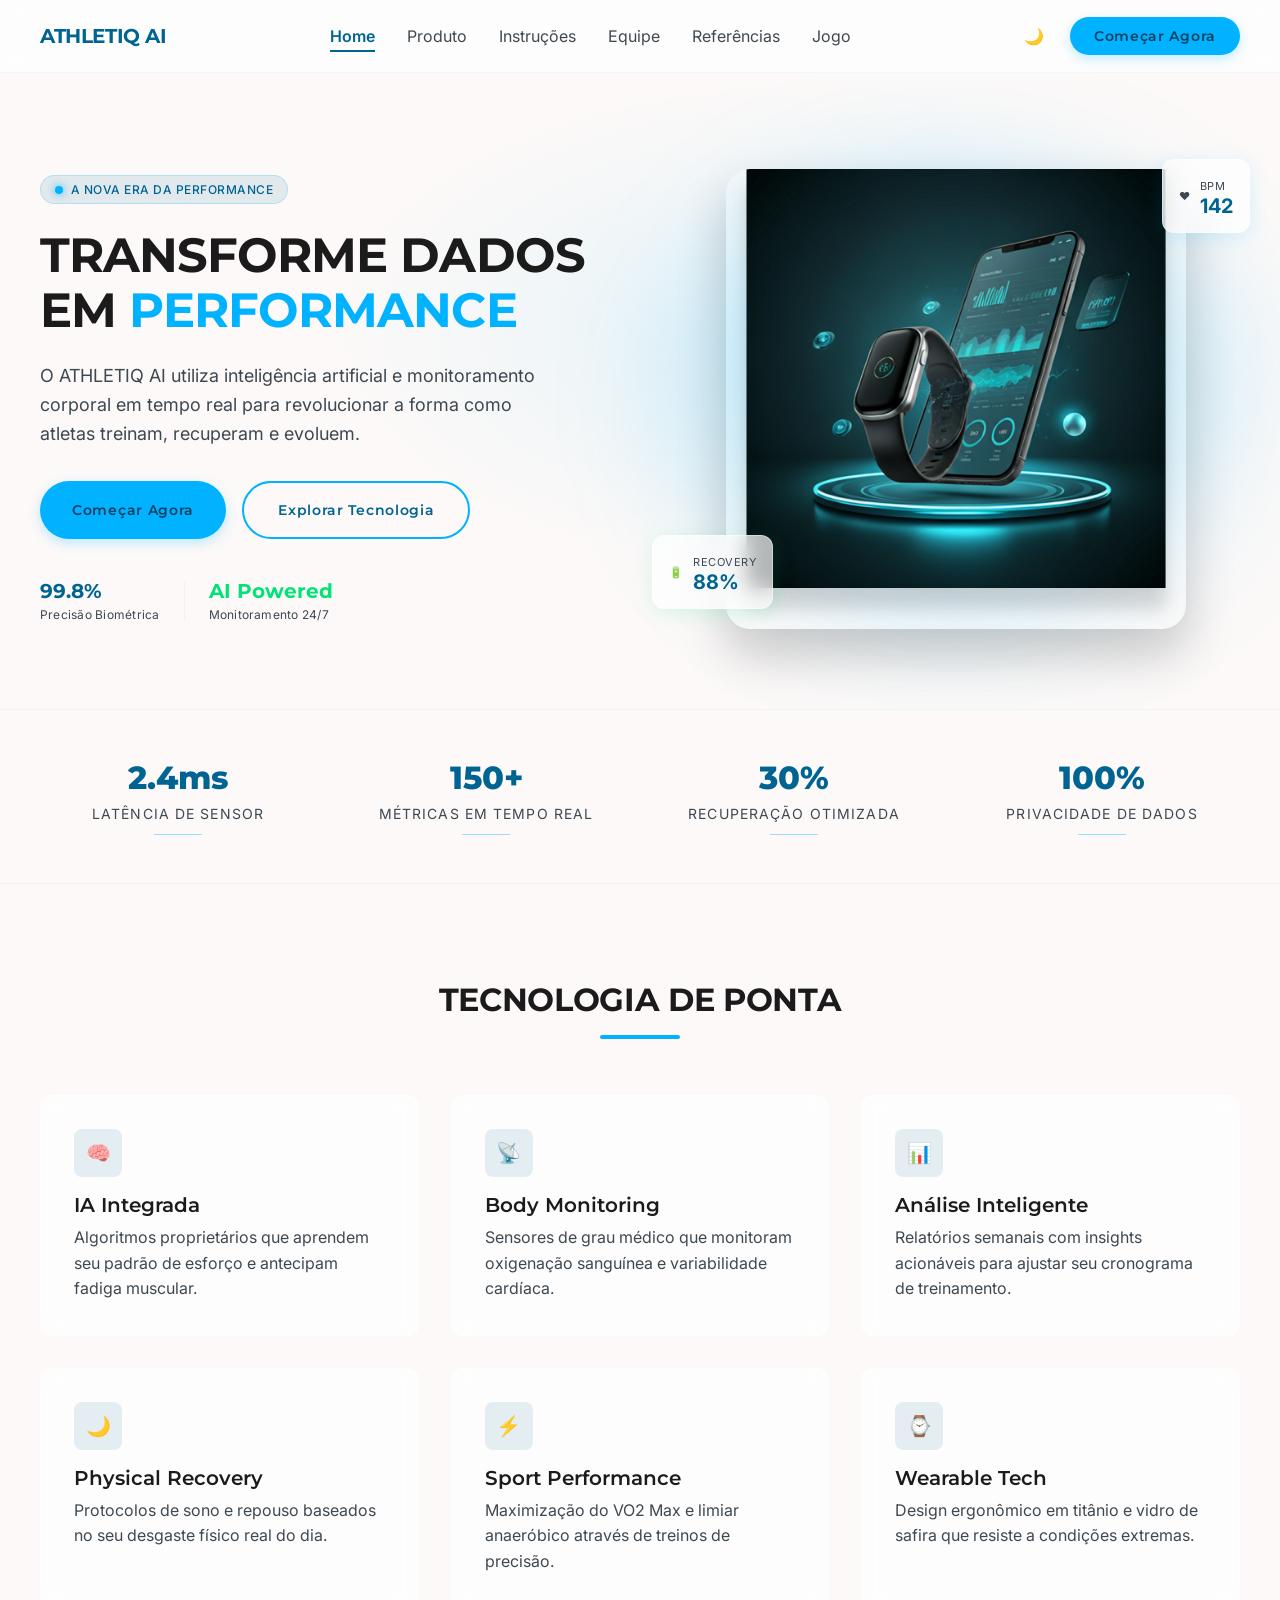
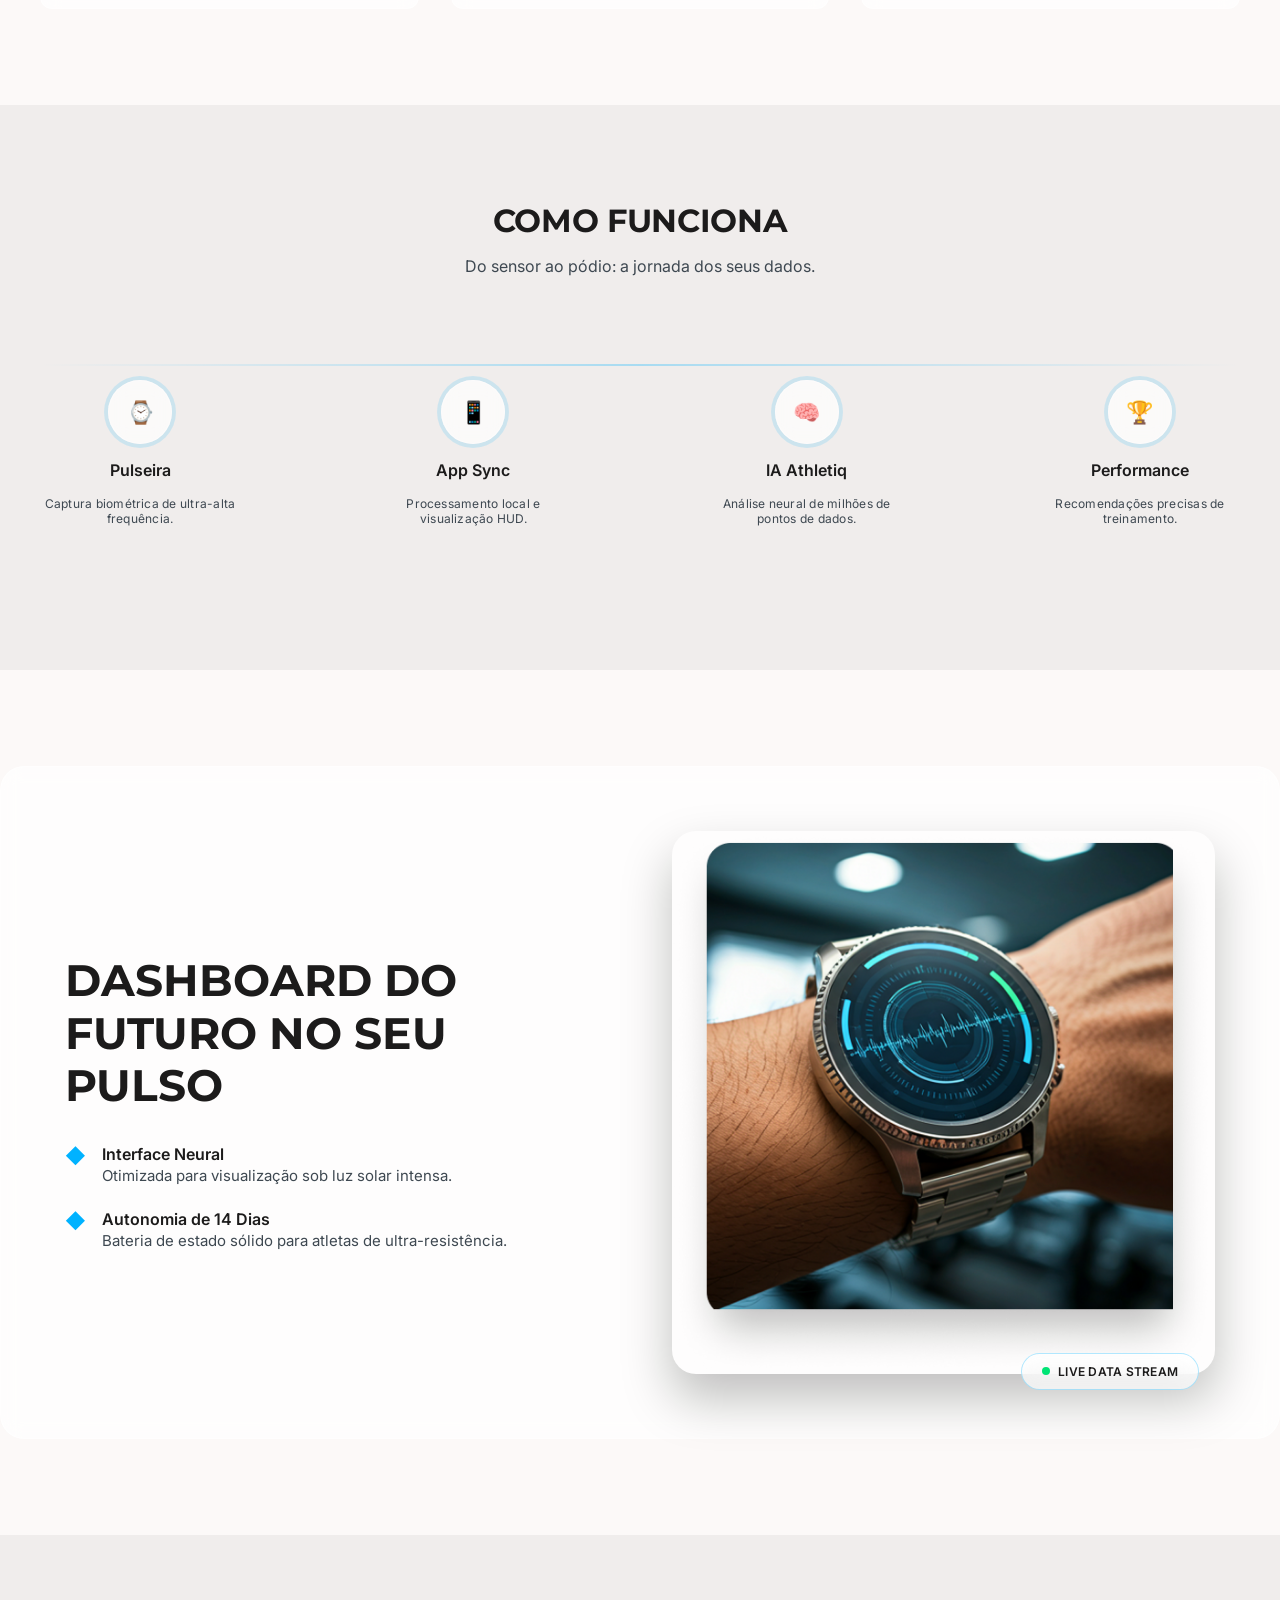
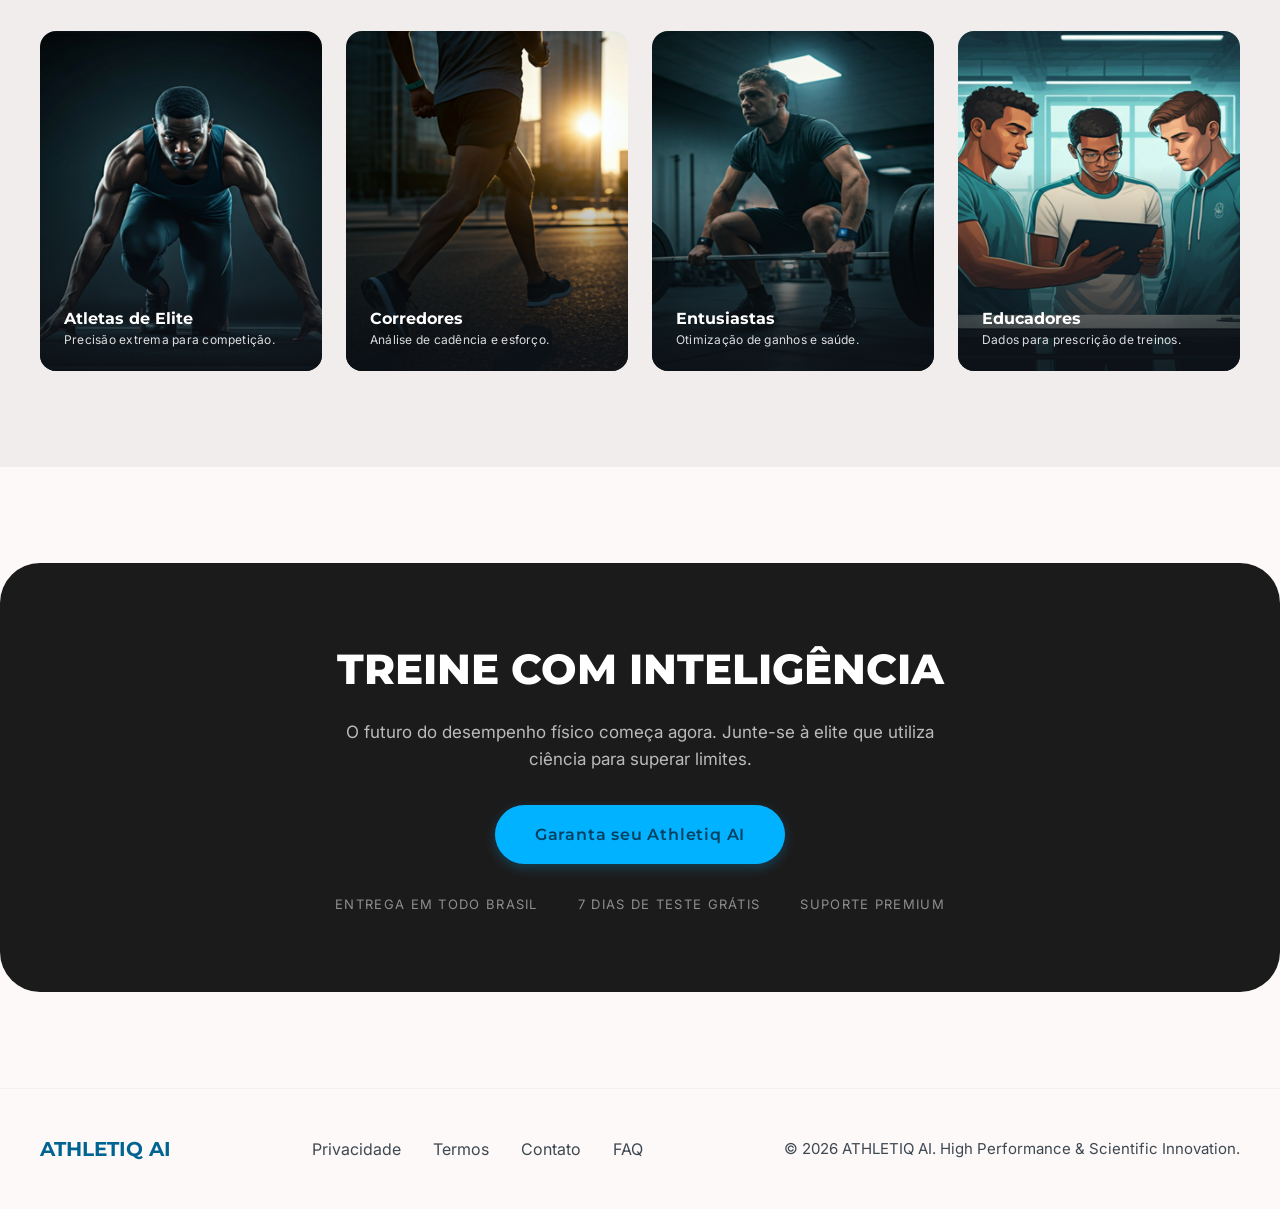
==== commit d1b4c233: "Organização de rota para explorar-tecnologia.html e adição de imagens da página" ====
--- a/index.html
+++ b/index.html
@@ -41,7 +41,7 @@
                         para revolucionar a forma como atletas treinam, recuperam e evoluem.</p>
                     <div class="hero-actions">
                         <a href="./src/pages/login.html" id="hero-comecar-btn" class="btn btn-primary">Começar Agora</a>
-                        <a href="./src/pages/produto.html" class="btn btn-outline">Explorar Tecnologia</a>
+                        <a href="./src/pages/explorar-tecnologia.html" class="btn btn-outline">Explorar Tecnologia</a>
                     </div>
                     <div class="hero-stats">
                         <div class="hero-stat">
--- a/src/css/style.css
+++ b/src/css/style.css
@@ -2842,7 +2842,7 @@
 
 .dash-hero h1 span {
     color: var(--accent);
-    font-weight: 400;
+    font-weight: 700;
     display: block;
 }
 
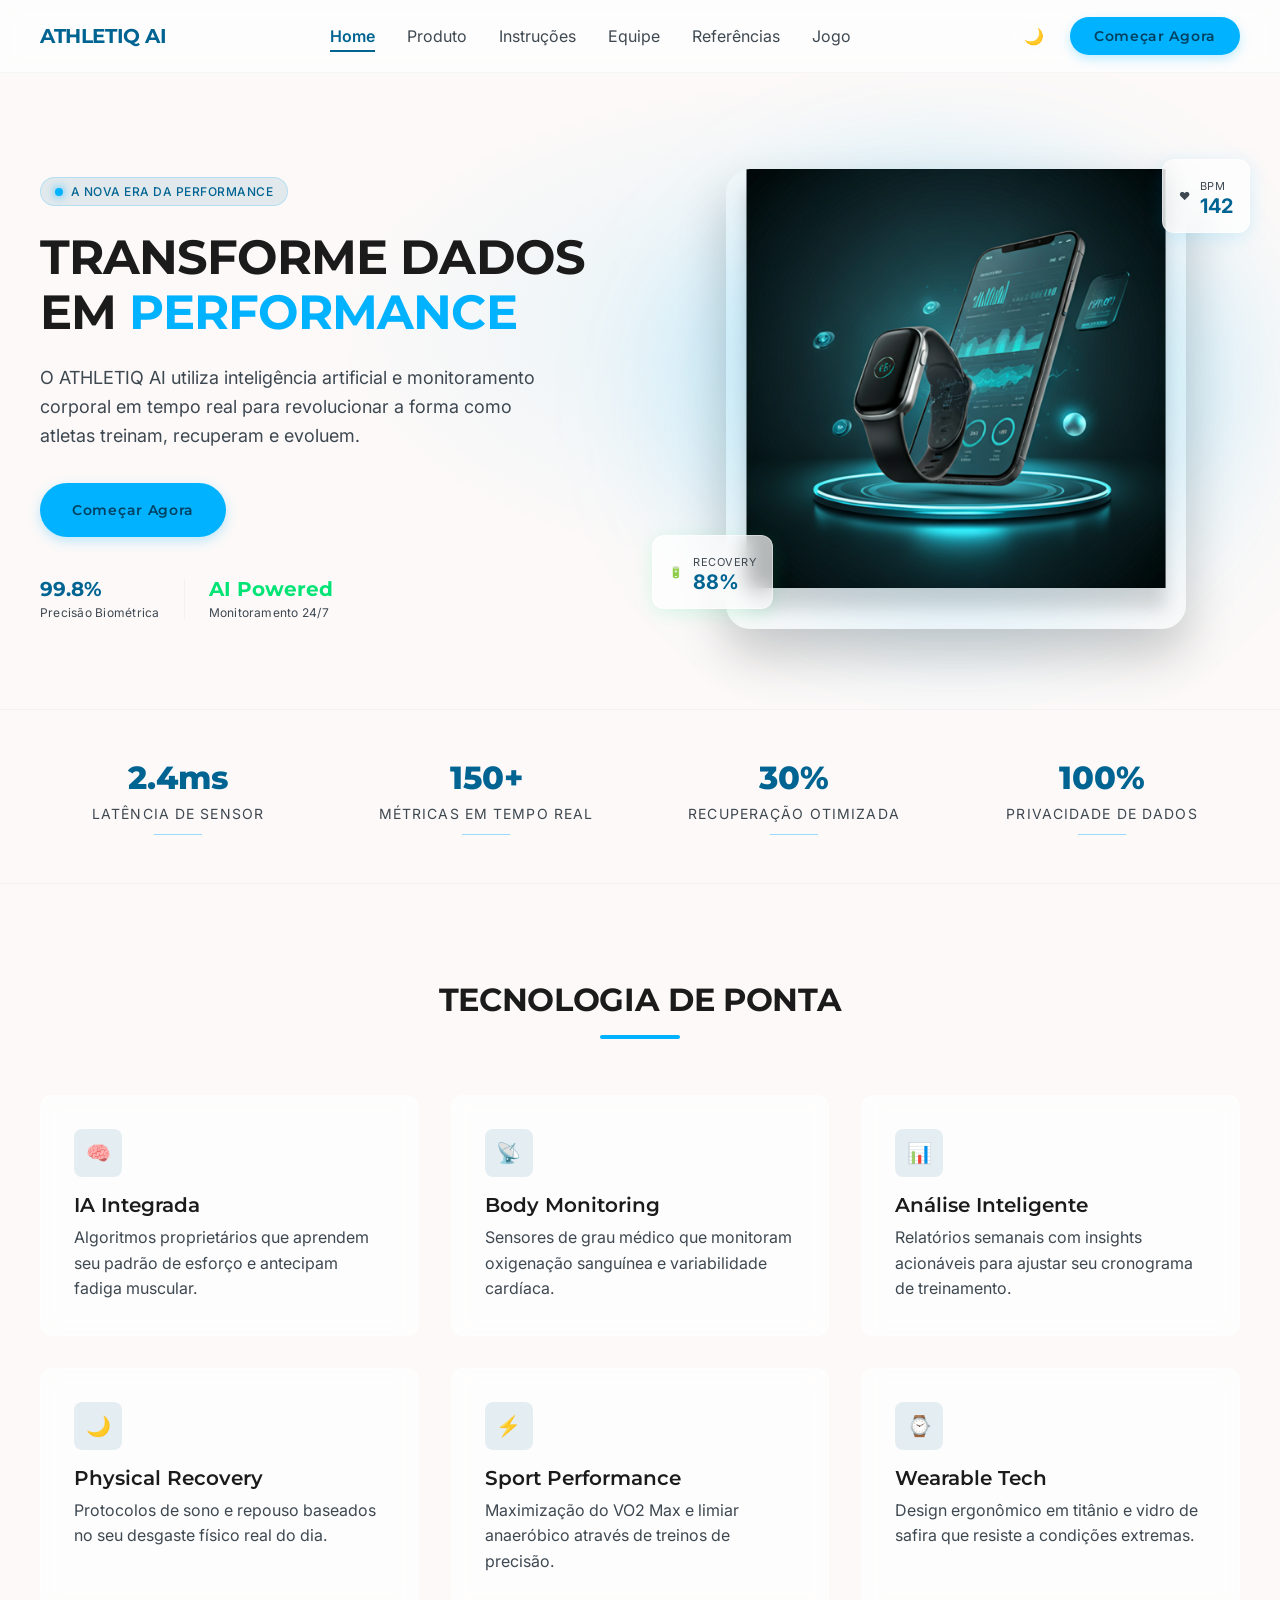
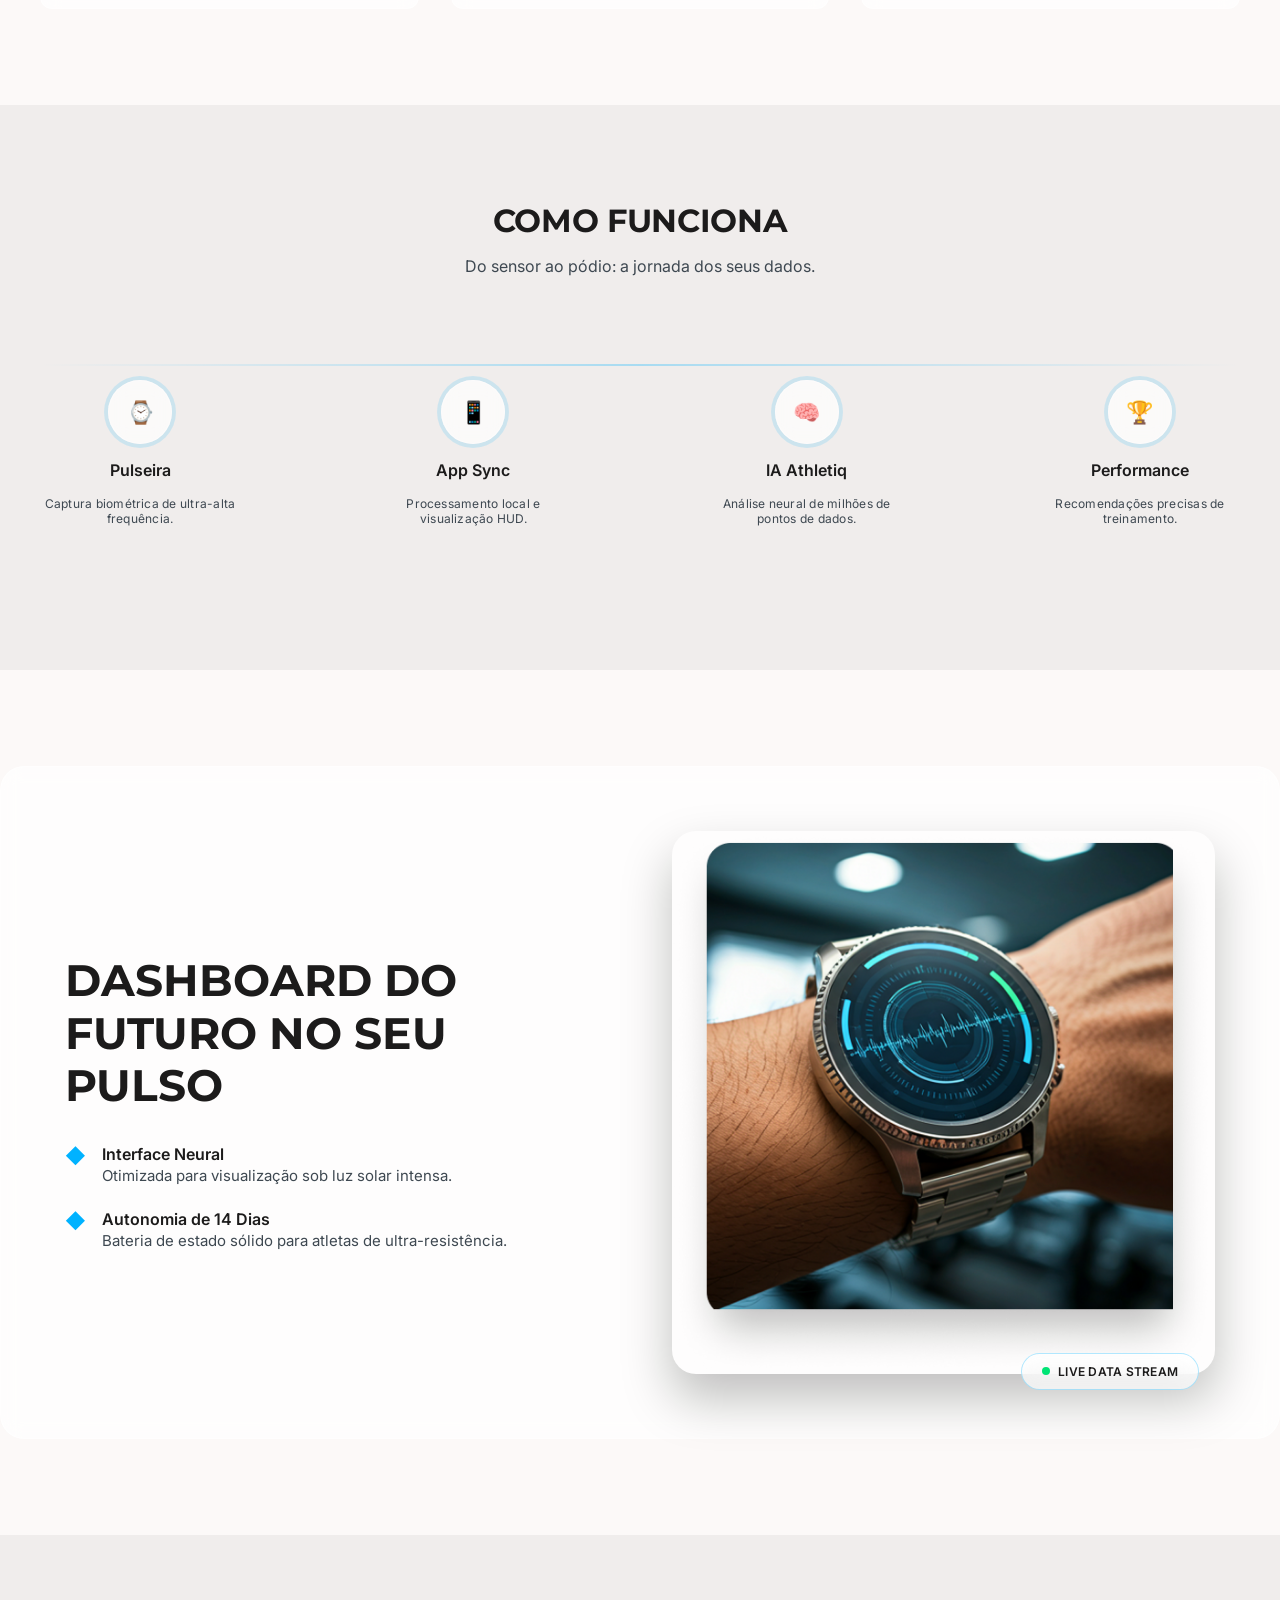
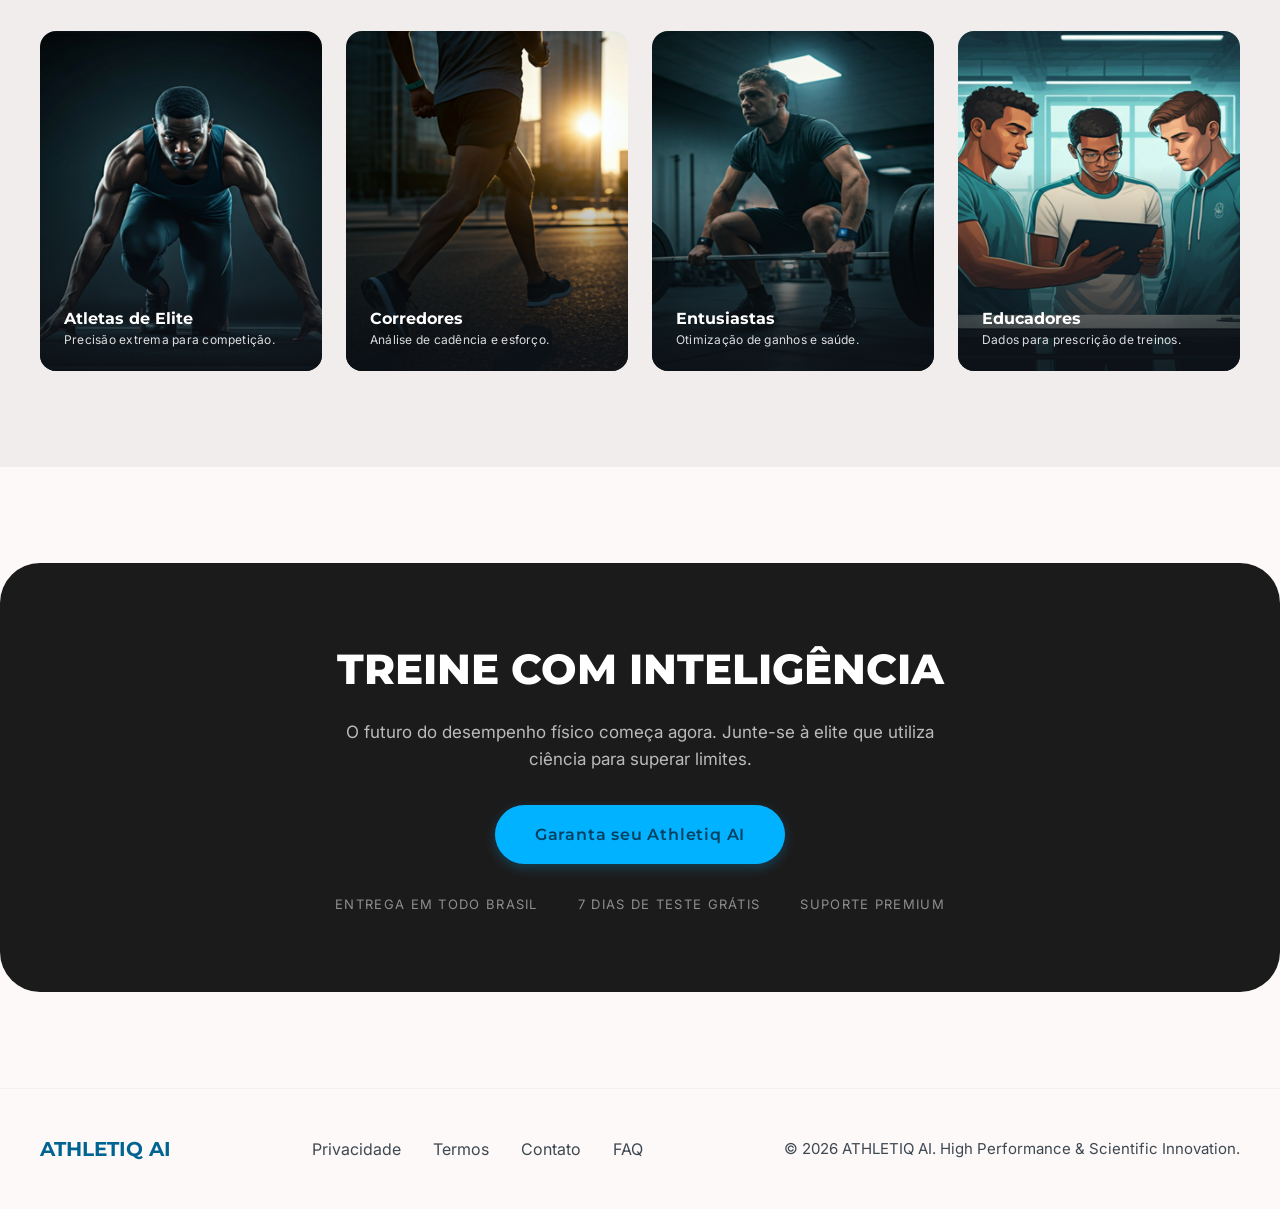
==== commit 8185f764: "Atualização sobre a lógica de funcionamento do site. após login, aparece "explorar tecnologia"" ====
--- a/index.html
+++ b/index.html
@@ -41,7 +41,7 @@
                         para revolucionar a forma como atletas treinam, recuperam e evoluem.</p>
                     <div class="hero-actions">
                         <a href="./src/pages/login.html" id="hero-comecar-btn" class="btn btn-primary">Começar Agora</a>
-                        <a href="./src/pages/explorar-tecnologia.html" class="btn btn-outline">Explorar Tecnologia</a>
+                        <a href="./src/pages/explorar-tecnologia.html" id="explorar-tecnologia-btn" class="btn btn-outline" style="display: none;">Explorar Tecnologia</a>
                     </div>
                     <div class="hero-stats">
                         <div class="hero-stat">
